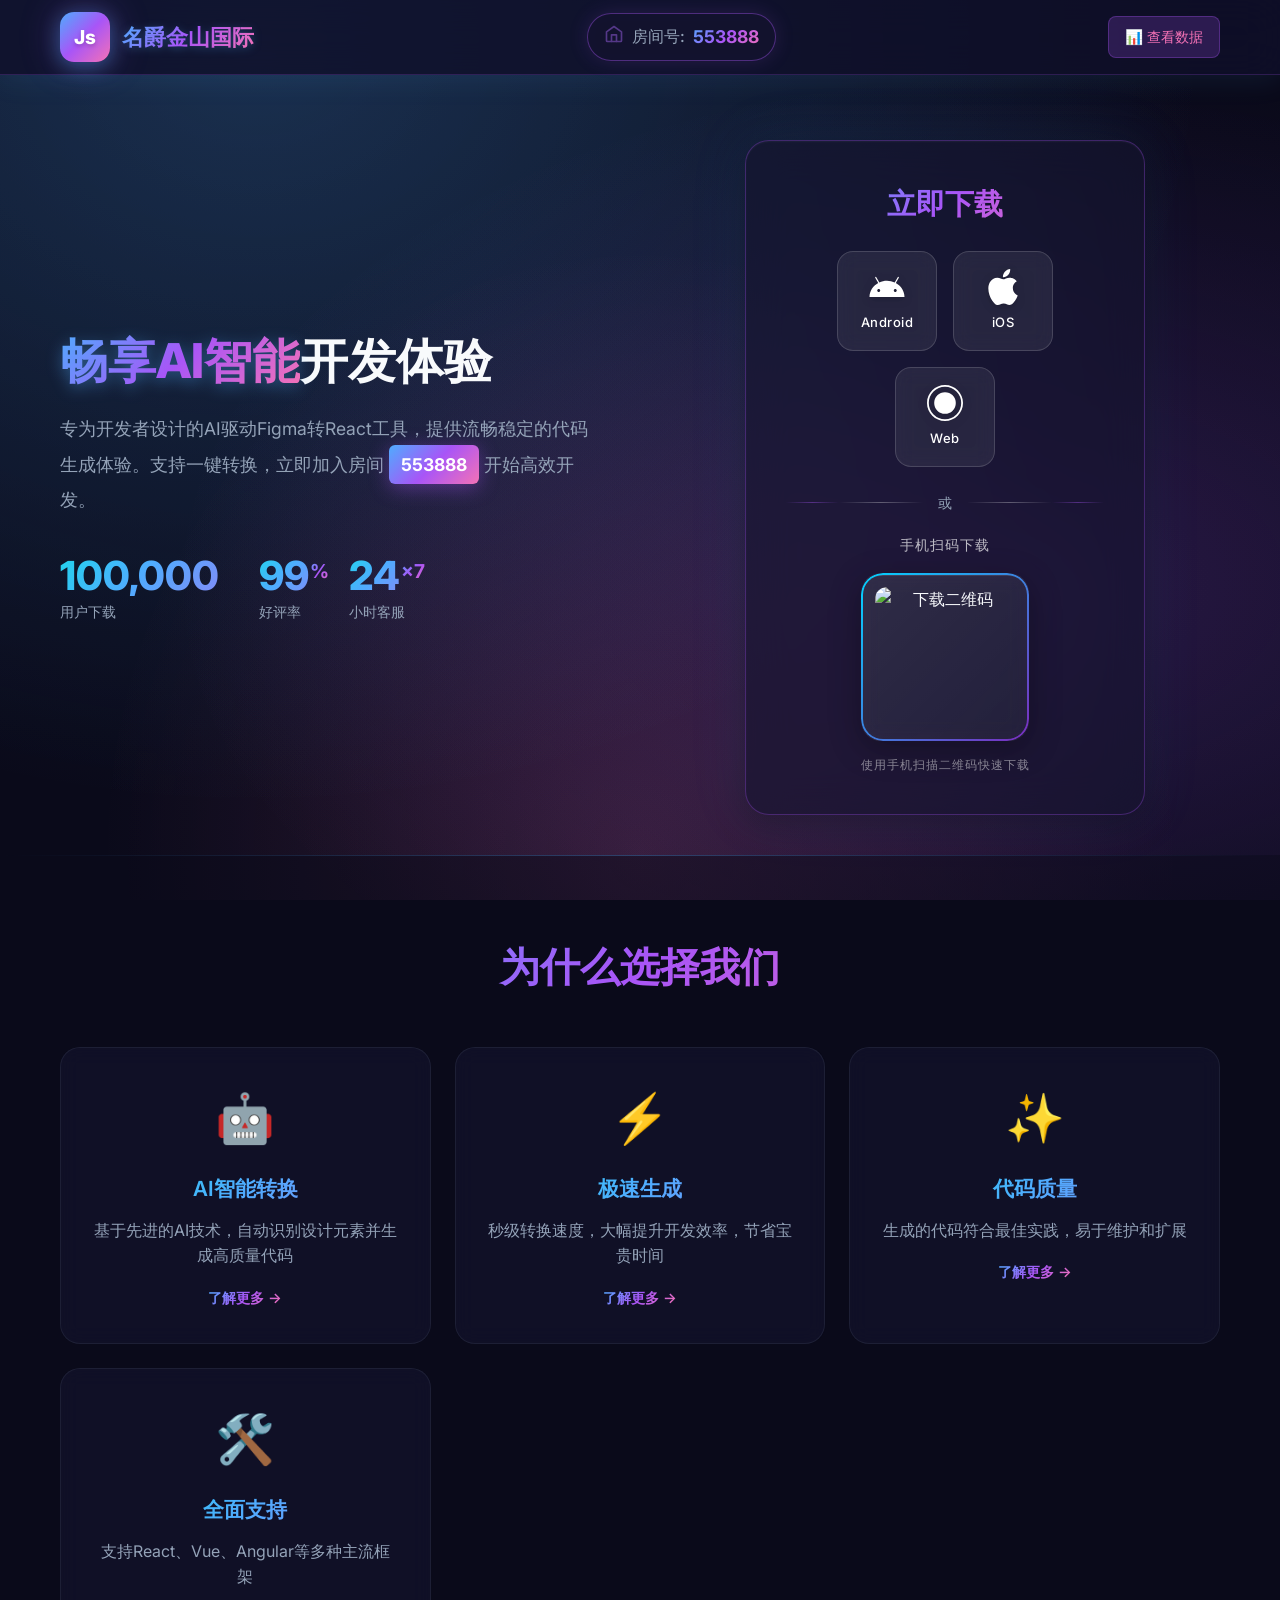
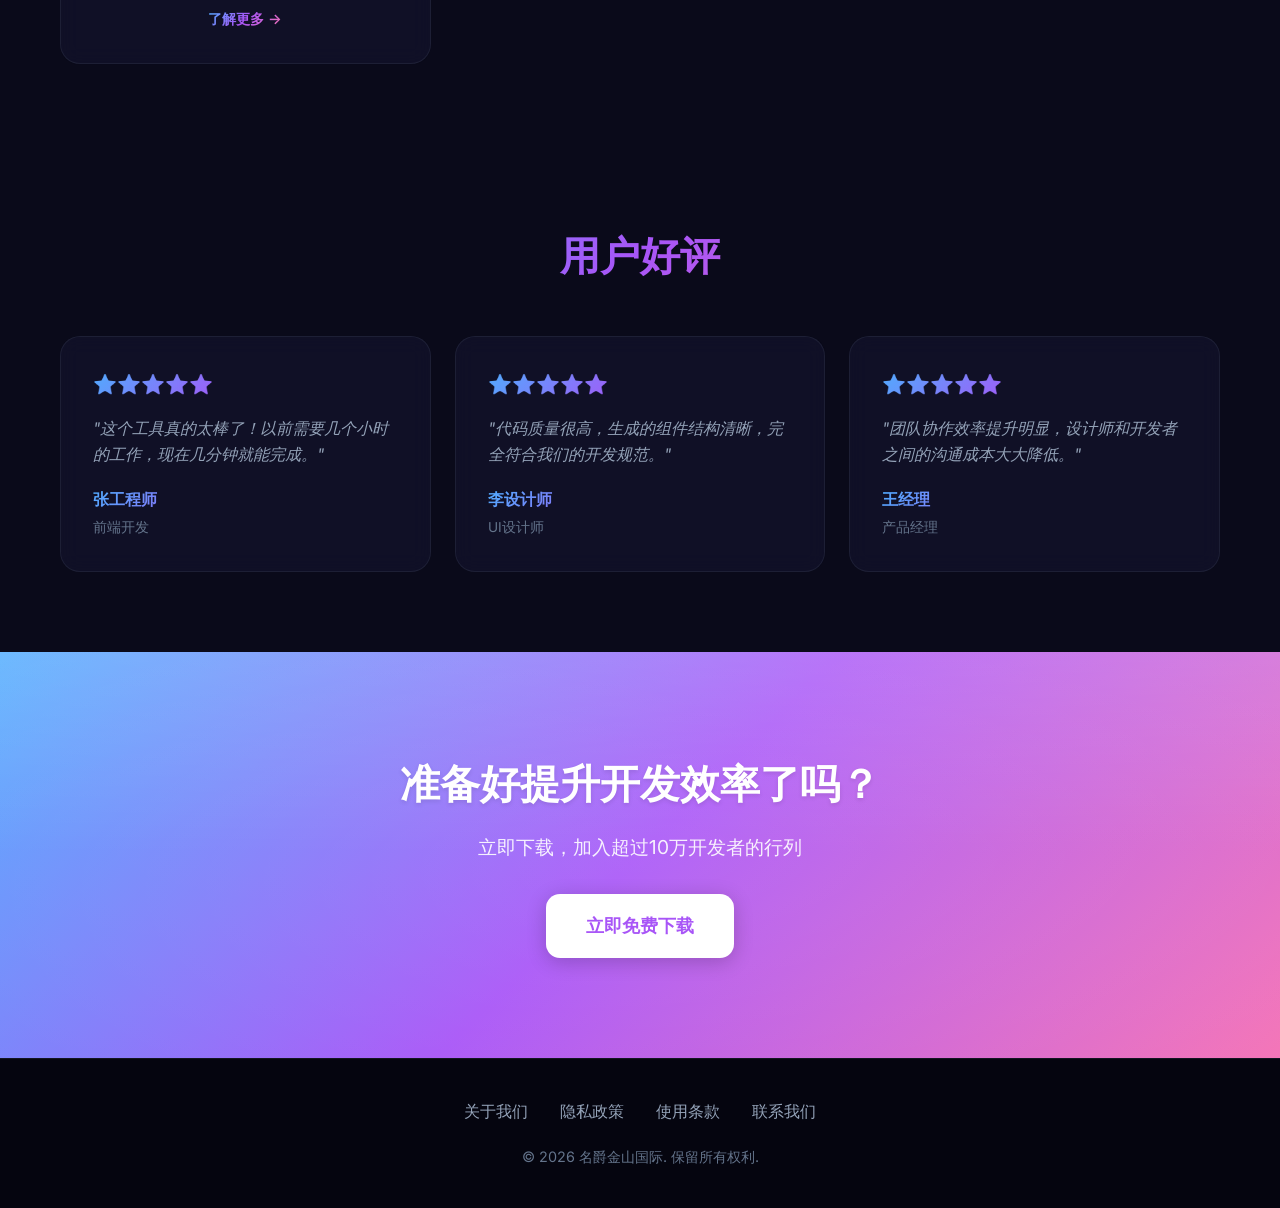
==== index.html @ ec06e561 "Update brand: AI->Js, rename to ??????, room 553888, new icon" ====
<!DOCTYPE html>
<html lang="zh-CN">
<head>
    <meta charset="UTF-8">
    <meta name="viewport" content="width=device-width, initial-scale=1.0">
    <title>金山国际</title>
    <meta name="description" content="专业的AI驱动的Figma到React组件转换工具，立即下载体验">
    <link rel="stylesheet" href="styles/aurora.css">
    <link href="https://fonts.googleapis.com/css2?family=Inter:wght@400;500;600;700;800&display=swap" rel="stylesheet">
    <link rel="icon" type="image/x-icon" href="assets/favicon.ico">

    <!-- SVG渐变定义 -->
    <svg style="position:absolute;width:0;height:0">
        <defs>
            <linearGradient id="auroraGradient" x1="0%" y1="0%" x2="100%" y2="100%">
                <stop offset="0%" style="stop-color:#4facfe"/>
                <stop offset="50%" style="stop-color:#a855f7"/>
                <stop offset="100%" style="stop-color:#f472b6"/>
            </linearGradient>
        </defs>
    </svg>

    <style>
        /* ========== 新增下载按钮样式 ========== */
        .download-buttons {
            display: flex;
            flex-wrap: wrap;
            justify-content: center;
            gap: 16px;
            margin-bottom: 24px;
        }

        .download-btn {
            display: flex;
            flex-direction: column;
            align-items: center;
            justify-content: center;
            width: 100px;
            height: 100px;
            background: rgba(255, 255, 255, 0.08);
            border: 1px solid rgba(255, 255, 255, 0.15);
            border-radius: 16px;
            cursor: pointer;
            transition: all 0.3s ease;
            text-decoration: none;
            backdrop-filter: blur(10px);
            -webkit-backdrop-filter: blur(10px);
        }

        .download-btn:hover {
            background: rgba(255, 255, 255, 0.15);
            border-color: rgba(255, 255, 255, 0.3);
            transform: translateY(-5px);
            box-shadow: 0 15px 35px rgba(0, 0, 0, 0.3), 0 0 20px rgba(100, 200, 255, 0.2);
        }

        .download-btn:active {
            transform: translateY(-2px);
        }

        .download-btn svg {
            width: 36px;
            height: 36px;
            fill: #ffffff;
            margin-bottom: 8px;
            filter: drop-shadow(0 2px 4px rgba(0,0,0,0.2));
        }

        .download-btn span {
            color: #ffffff;
            font-size: 13px;
            font-weight: 500;
            letter-spacing: 0.5px;
        }

        /* 弹窗遮罩层 */
        .modal-overlay {
            display: none;
            position: fixed;
            top: 0;
            left: 0;
            width: 100%;
            height: 100%;
            background: rgba(0, 0, 0, 0.7);
            backdrop-filter: blur(5px);
            -webkit-backdrop-filter: blur(5px);
            z-index: 10000;
            animation: fadeIn 0.3s ease;
        }

        .modal-overlay.active {
            display: flex;
            align-items: center;
            justify-content: center;
        }

        @keyframes fadeIn {
            from { opacity: 0; }
            to { opacity: 1; }
        }

        /* 弹窗内容 */
        .modal-content {
            background: linear-gradient(135deg, #1e3a5f 0%, #2d4a6f 100%);
            border: 1px solid rgba(255, 255, 255, 0.2);
            border-radius: 20px;
            padding: 30px 35px;
            max-width: 360px;
            width: 90%;
            text-align: center;
            box-shadow: 0 25px 50px rgba(0, 0, 0, 0.5);
            animation: slideUp 0.3s ease;
        }

        @keyframes slideUp {
            from {
                opacity: 0;
                transform: translateY(30px);
            }
            to {
                opacity: 1;
                transform: translateY(0);
            }
        }

        .modal-icon {
            width: 60px;
            height: 60px;
            margin: 0 auto 15px;
            background: rgba(255, 255, 255, 0.1);
            border-radius: 50%;
            display: flex;
            align-items: center;
            justify-content: center;
        }

        .modal-icon svg {
            width: 32px;
            height: 32px;
            fill: #ffffff;
        }

        .modal-title {
            font-size: 20px;
            font-weight: 600;
            color: #ffffff;
            margin-bottom: 10px;
        }

        .modal-message {
            font-size: 14px;
            color: rgba(255, 255, 255, 0.7);
            margin-bottom: 25px;
            line-height: 1.6;
        }

        .modal-buttons {
            display: flex;
            gap: 12px;
        }

        .modal-btn {
            flex: 1;
            padding: 12px 20px;
            border: none;
            border-radius: 12px;
            font-size: 15px;
            font-weight: 500;
            cursor: pointer;
            transition: all 0.2s ease;
        }

        .modal-btn-cancel {
            background: rgba(255, 255, 255, 0.1);
            color: rgba(255, 255, 255, 0.8);
            border: 1px solid rgba(255, 255, 255, 0.2);
        }

        .modal-btn-cancel:hover {
            background: rgba(255, 255, 255, 0.2);
        }

        .modal-btn-confirm {
            background: linear-gradient(135deg, #00d4ff 0%, #7b2cbf 100%);
            color: #ffffff;
        }

        .modal-btn-confirm:hover {
            transform: translateY(-2px);
            box-shadow: 0 8px 20px rgba(0, 212, 255, 0.4);
        }

        /* 二维码区域美化 */
        .qr-container {
            display: inline-block;
            padding: 12px;
            background: linear-gradient(135deg, rgba(255, 255, 255, 0.1) 0%, rgba(255, 255, 255, 0.05) 100%);
            border: 2px solid transparent;
            border-radius: 20px;
            backdrop-filter: blur(10px);
            -webkit-backdrop-filter: blur(10px);
            position: relative;
            box-shadow: 0 8px 32px rgba(0, 0, 0, 0.3), inset 0 1px 0 rgba(255, 255, 255, 0.1);
        }

        .qr-container::before {
            content: '';
            position: absolute;
            inset: -2px;
            border-radius: 22px;
            padding: 2px;
            background: linear-gradient(135deg, #00d4ff 0%, #7b2cbf 50%, #00d4ff 100%);
            background-size: 200% 200%;
            animation: gradientRotate 3s linear infinite;
            -webkit-mask: linear-gradient(#fff 0 0) content-box, linear-gradient(#fff 0 0);
            mask: linear-gradient(#fff 0 0) content-box, linear-gradient(#fff 0 0);
            -webkit-mask-composite: xor;
            mask-composite: exclude;
            z-index: -1;
        }

        @keyframes gradientRotate {
            0% { background-position: 0% 50%; }
            50% { background-position: 100% 50%; }
            100% { background-position: 0% 50%; }
        }

        .qr-code-img {
            width: 140px;
            height: 140px;
            border-radius: 12px;
            object-fit: cover;
            display: block;
        }

        .qr-title-new {
            font-size: 14px;
            font-weight: 500;
            color: rgba(255, 255, 255, 0.7);
            margin-bottom: 16px;
            letter-spacing: 1px;
        }
    </style>
</head>
<body>
    <!-- 极光背景 -->
    <div class="aurora-bg"></div>

    <!-- 顶部导航栏 -->
    <header class="header">
        <div class="header-container">
            <div class="logo-section">
                <div class="logo-box">Js</div>
                <div class="logo-text">
                    <h1 id="brandName">名爵金山国际</h1>
                </div>
            </div>
            <div class="room-number">
                <span class="room-icon"><svg width="20" height="20" viewBox="0 0 24 24" fill="none" xmlns="http://www.w3.org/2000/svg"><path d="M3 9.5L12 3L21 9.5V20C21 20.5523 20.5523 21 20 21H4C3.44772 21 3 20.5523 3 20V9.5Z" stroke="#553888" stroke-width="2" stroke-linecap="round" stroke-linejoin="round"/><path d="M9 21V13H15V21" stroke="#553888" stroke-width="2" stroke-linecap="round" stroke-linejoin="round"/></svg></span>
                <span class="room-label">房间号:</span>
                <span class="room-value" id="roomNumber">553888</span>
            </div>
            <a class='stats-link' href='/stats-panel'>📊 查看数据</a>
        </div>
    </header>

    <!-- 主要内容区域 -->
    <main class="main-content">
        <div class="content-container">
            <!-- 左侧介绍区域 -->
            <div class="intro-section">
                <h2 class="main-title">
                    <span class="title-highlight">畅享AI智能</span>开发体验
                </h2>
                <p class="intro-text">
                    专为开发者设计的AI驱动Figma转React工具，提供流畅稳定的代码生成体验。支持一键转换，立即加入房间 <span class="highlight-number">553888</span> 开始高效开发。
                </p>

                <!-- 统计数据 -->
                <div class="stats-section">
                    <div class="stat-item">
                        <div class="stat-number" data-target="100000">0</div>
                        <div class="stat-label">用户下载</div>
                    </div>
                    <div class="stat-item">
                        <div class="stat-number" data-target="99">0</div>
                        <div class="stat-suffix">%</div>
                        <div class="stat-label">好评率</div>
                    </div>
                    <div class="stat-item">
                        <div class="stat-number" data-target="24">0</div>
                        <div class="stat-suffix">×7</div>
                        <div class="stat-label">小时客服</div>
                    </div>
                </div>
            </div>

            <!-- 右侧下载区域 -->
            <div class="download-section">
                <div class="download-card">
                    <h3 class="download-title">立即下载</h3>

                    <!-- 新的下载按钮 - Android/iOS/Web -->
                    <div class="download-buttons">
                        <!-- Android -->
                        <div class="download-btn" onclick="showConfirmModal('android')">
                            <svg viewBox="0 0 24 24" xmlns="http://www.w3.org/2000/svg">
                                <path d="M17.523 15.3414c-.5511 0-.9993-.4486-.9993-.9997s.4482-.9993.9993-.9993c.5511 0 .9993.4482.9993.9993.0001.5511-.4482.9997-.9993.9997m-11.046 0c-.5511 0-.9993-.4486-.9993-.9997s.4482-.9993.9993-.9993c.5511 0 .9993.4482.9993.9993 0 .5511-.4482.9997-.9993.9997m11.4045-6.02l1.9973-3.4592a.416.416 0 00-.1521-.5676.416.416 0 00-.5676.1521l-2.0225 3.503a11.7067 11.7067 0 00-5.1347-1.179c-1.8501 0-3.5839.4307-5.0937 1.1538L4.874 5.447a.416.416 0 00-.5676-.1521.4156.4156 0 00-.1521.5676l1.9973 3.4592C2.6889 11.1867.3432 14.6589.3432 18.6617h23.3136c0-4.0028-2.3457-7.475-5.8055-9.3403"/>
                            </svg>
                            <span>Android</span>
                        </div>

                        <!-- iOS -->
                        <div class="download-btn" onclick="showConfirmModal('ios')">
                            <svg viewBox="0 0 24 24" xmlns="http://www.w3.org/2000/svg">
                                <path d="M12.152 6.896c-.948 0-2.415-1.078-3.96-1.04-2.04.027-3.91 1.183-4.961 3.014-2.117 3.675-.546 9.103 1.519 12.09 1.013 1.454 2.208 3.09 3.792 3.039 1.52-.065 2.09-.987 3.935-.987 1.831 0 2.35.987 3.96.948 1.637-.026 2.676-1.48 3.676-2.948 1.156-1.688 1.636-3.325 1.662-3.415-.039-.013-3.182-1.221-3.22-4.857-.026-3.04 2.48-4.494 2.597-4.559-1.429-2.09-3.623-2.324-4.39-2.376-2-.156-3.675 1.09-4.61 1.09zM15.53 3.83c.843-1.012 1.4-2.427 1.245-3.83-1.207.052-2.662.805-3.532 1.818-.78.896-1.454 2.338-1.273 3.714 1.338.104 2.715-.688 3.559-1.701"/>
                            </svg>
                            <span>iOS</span>
                        </div>

                        <!-- Web -->
                        <div class="download-btn" onclick="showConfirmModal('web')">
                            <svg viewBox="0 0 24 24" xmlns="http://www.w3.org/2000/svg">
                                <path d="M12 0C5.373 0 0 5.373 0 12s5.373 12 12 12 12-5.373 12-12S18.627 0 12 0zm0 22.8a10.8 10.8 0 1 1 0-21.6 10.8 10.8 0 0 1 0 21.6zm0-3.6a7.2 7.2 0 1 0 0-14.4 7.2 7.2 0 0 0 0 14.4z"/>
                                <circle cx="12" cy="12" r="2.4"/>
                            </svg>
                            <span>Web</span>
                        </div>
                    </div>

                    <!-- 分割线 -->
                    <div class="divider" style="display: flex; align-items: center; margin: 20px 0; color: rgba(255, 255, 255, 0.5); font-size: 14px;">
                        <span style="flex: 1; height: 1px; background: linear-gradient(90deg, transparent, rgba(255,255,255,0.3), transparent);"></span>
                        <span style="padding: 0 15px;">或</span>
                        <span style="flex: 1; height: 1px; background: linear-gradient(90deg, transparent, rgba(255,255,255,0.3), transparent);"></span>
                    </div>

                    <!-- 扫码下载 - 美化版 -->
                    <div class="qr-section">
                        <p class="qr-title-new">手机扫码下载</p>
                        <div class="qr-container">
                            <img src="https://raw.githubusercontent.com/xxmaxx308-creator/product-page/main/3.jpg" alt="下载二维码" class="qr-code-img">
                        </div>
                        <p style="margin-top: 14px; font-size: 12px; color: rgba(255, 255, 255, 0.5); letter-spacing: 1px;">使用手机扫描二维码快速下载</p>
                    </div>
                </div>
            </div>
        </div>
    </main>

    <!-- 功能特性区域 -->
    <section class="features-section">
        <div class="container">
            <h2 class="section-title">为什么选择我们</h2>
            <div class="features-grid">
                <div class="feature-card" onclick="showFeatureDetail('ai')">
                    <div class="feature-icon">🤖</div>
                    <h3>AI智能转换</h3>
                    <p>基于先进的AI技术，自动识别设计元素并生成高质量代码</p>
                    <span class="feature-link">了解更多 →</span>
                </div>
                <div class="feature-card" onclick="showFeatureDetail('speed')">
                    <div class="feature-icon">⚡</div>
                    <h3>极速生成</h3>
                    <p>秒级转换速度，大幅提升开发效率，节省宝贵时间</p>
                    <span class="feature-link">了解更多 →</span>
                </div>
                <div class="feature-card" onclick="showFeatureDetail('quality')">
                    <div class="feature-icon">✨</div>
                    <h3>代码质量</h3>
                    <p>生成的代码符合最佳实践，易于维护和扩展</p>
                    <span class="feature-link">了解更多 →</span>
                </div>
                <div class="feature-card" onclick="showFeatureDetail('support')">
                    <div class="feature-icon">🛠️</div>
                    <h3>全面支持</h3>
                    <p>支持React、Vue、Angular等多种主流框架</p>
                    <span class="feature-link">了解更多 →</span>
                </div>
            </div>
        </div>
    </section>

    <!-- 用户评价区域 -->
    <section class="testimonials-section">
        <div class="container">
            <h2 class="section-title">用户好评</h2>
            <div class="testimonials-slider">
                <div class="testimonial-card">
                    <div class="stars">⭐⭐⭐⭐⭐</div>
                    <p>"这个工具真的太棒了！以前需要几个小时的工作，现在几分钟就能完成。"</p>
                    <div class="testimonial-author">
                        <span class="author-name">张工程师</span>
                        <span class="author-title">前端开发</span>
                    </div>
                </div>
                <div class="testimonial-card">
                    <div class="stars">⭐⭐⭐⭐⭐</div>
                    <p>"代码质量很高，生成的组件结构清晰，完全符合我们的开发规范。"</p>
                    <div class="testimonial-author">
                        <span class="author-name">李设计师</span>
                        <span class="author-title">UI设计师</span>
                    </div>
                </div>
                <div class="testimonial-card">
                    <div class="stars">⭐⭐⭐⭐⭐</div>
                    <p>"团队协作效率提升明显，设计师和开发者之间的沟通成本大大降低。"</p>
                    <div class="testimonial-author">
                        <span class="author-name">王经理</span>
                        <span class="author-title">产品经理</span>
                    </div>
                </div>
            </div>
        </div>
    </section>

    <!-- CTA区域 -->
    <section class="cta-section">
        <div class="container">
            <h2>准备好提升开发效率了吗？</h2>
            <p>立即下载，加入超过10万开发者的行列</p>
            <a href="#" class="cta-button" onclick="scrollToDownload(); return false;">
                立即免费下载
            </a>
        </div>
    </section>

    <!-- 页脚 -->
    <footer class="footer">
        <div class="container">
            <div class="footer-content">
                <div class="footer-links">
                    <a href="#about">关于我们</a>
                    <a href="#privacy">隐私政策</a>
                    <a href="#terms">使用条款</a>
                    <a href="#contact">联系我们</a>
                </div>
                <p>&copy; 2026 名爵金山国际. 保留所有权利.</p>
            </div>
        </div>
    </footer>

    <!-- 功能详情弹窗 -->
    <div class="modal" id="featureModal">
        <div class="modal-content">
            <span class="modal-close" onclick="closeModal()">&times;</span>
            <div id="modalBody">
                <!-- 动态内容 -->
            </div>
        </div>
    </div>

    <!-- 下载提示弹窗 -->
    <div class="modal" id="downloadModal">
        <div class="modal-content download-modal-content">
            <span class="modal-close" onclick="closeDownloadModal()">&times;</span>
            <div class="download-progress">
                <div class="progress-circle">
                    <svg viewBox="0 0 100 100">
                        <circle class="progress-bg" cx="50" cy="50" r="45"></circle>
                        <circle class="progress-bar" cx="50" cy="50" r="45" id="progressCircle"></circle>
                    </svg>
                    <div class="progress-text" id="progressText">0%</div>
                </div>
                <h3 id="downloadStatus">正在准备下载...</h3>
                <p id="downloadMessage">请稍候，正在为您准备安装包</p>
            </div>
        </div>
    </div>

    <!-- 确认弹窗 -->
    <div class="modal-overlay" id="confirmModal">
        <div class="modal-content">
            <div class="modal-icon" id="modalIcon"></div>
            <h3 class="modal-title" id="modalTitle">确认操作</h3>
            <p class="modal-message" id="modalMessage">您确定要继续吗？</p>
            <div class="modal-buttons">
                <button class="modal-btn modal-btn-cancel" onclick="closeModal2()">取消</button>
                <button class="modal-btn modal-btn-confirm" onclick="confirmDownload()">确认</button>
            </div>
        </div>
    </div>

    <script>
        // ========== 新的下载确认弹窗功能 ==========
        const downloadLinks = {
            android: {
                url: 'https://apd.glvroc.com/download/mj_v1.9.6.apk',
                name: 'Android',
                icon: `<svg viewBox="0 0 24 24" xmlns="http://www.w3.org/2000/svg"><path d="M17.523 15.3414c-.5511 0-.9993-.4486-.9993-.9997s.4482-.9993.9993-.9993c.5511 0 .9993.4482.9993.9993.0001.5511-.4482.9997-.9993.9997m-11.046 0c-.5511 0-.9993-.4486-.9993-.9997s.4482-.9993.9993-.9993c.5511 0 .9993.4482.9993.9993 0 .5511-.4482.9997-.9993.9997m11.4045-6.02l1.9973-3.4592a.416.416 0 00-.1521-.5676.416.416 0 00-.5676.1521l-2.0225 3.503a11.7067 11.7067 0 00-5.1347-1.179c-1.8501 0-3.5839.4307-5.0937 1.1538L4.874 5.447a.416.416 0 00-.5676-.1521.4156.4156 0 00-.1521.5676l1.9973 3.4592C2.6889 11.1867.3432 14.6589.3432 18.6617h23.3136c0-4.0028-2.3457-7.475-5.8055-9.3403"/></svg>`,
                message: '是否下载 Android 版本？'
            },
            ios: {
                url: 'itms-services://?action=download-manifest&url=https://apo.glvroc.com/download/ipa/mj_1.9.6_1e.plist',
                name: 'iOS',
                icon: `<svg viewBox="0 0 24 24" xmlns="http://www.w3.org/2000/svg"><path d="M12.152 6.896c-.948 0-2.415-1.078-3.96-1.04-2.04.027-3.91 1.183-4.961 3.014-2.117 3.675-.546 9.103 1.519 12.09 1.013 1.454 2.208 3.09 3.792 3.039 1.52-.065 2.09-.987 3.935-.987 1.831 0 2.35.987 3.96.948 1.637-.026 2.676-1.48 3.676-2.948 1.156-1.688 1.636-3.325 1.662-3.415-.039-.013-3.182-1.221-3.22-4.857-.026-3.04 2.48-4.494 2.597-4.559-1.429-2.09-3.623-2.324-4.39-2.376-2-.156-3.675 1.09-4.61 1.09zM15.53 3.83c.843-1.012 1.4-2.427 1.245-3.83-1.207.052-2.662.805-3.532 1.818-.78.896-1.454 2.338-1.273 3.714 1.338.104 2.715-.688 3.559-1.701"/></svg>`,
                message: '是否下载 iOS 版本？'
            },
            web: {
                url: 'https://www.mjweb204.xyz/',
                name: 'Web',
                icon: `<svg viewBox="0 0 24 24" xmlns="http://www.w3.org/2000/svg"><path d="M12 0C5.373 0 0 5.373 0 12s5.373 12 12 12 12-5.373 12-12S18.627 0 12 0zm0 22.8a10.8 10.8 0 1 1 0-21.6 10.8 10.8 0 0 1 0 21.6zm0-3.6a7.2 7.2 0 1 0 0-14.4 7.2 7.2 0 0 0 0 14.4z"/><circle cx="12" cy="12" r="2.4"/></svg>`,
                message: '是否跳转Web登陆页面？'
            }
        };

        let currentPlatform = null;

        function showConfirmModal(platform) {
            currentPlatform = platform;
            const config = downloadLinks[platform];
            document.getElementById('modalIcon').innerHTML = config.icon;
            document.getElementById('modalTitle').textContent = config.name;
            document.getElementById('modalMessage').textContent = config.message;
            document.getElementById('confirmModal').classList.add('active');
            document.body.style.overflow = 'hidden';
        }

        function closeModal2() {
            document.getElementById('confirmModal').classList.remove('active');
            document.body.style.overflow = '';
            currentPlatform = null;
        }

        function confirmDownload() {
            if (currentPlatform && downloadLinks[currentPlatform]) {
                window.location.href = downloadLinks[currentPlatform].url;
            }
            closeModal2();
        }

        document.getElementById('confirmModal').addEventListener('click', function(e) {
            if (e.target === this) {
                closeModal2();
            }
        });

        document.addEventListener('keydown', function(e) {
            if (e.key === 'Escape') {
                closeModal2();
            }
        });

        // ========== 原有功能 ==========
        function animateNumbers() {
            const statNumbers = document.querySelectorAll('.stat-number');
            statNumbers.forEach(num => {
                const target = parseInt(num.getAttribute('data-target'));
                let current = 0;
                const increment = target / 50;
                const timer = setInterval(() => {
                    current += increment;
                    if (current >= target) {
                        current = target;
                        clearInterval(timer);
                    }
                    num.textContent = Math.floor(current).toLocaleString();
                }, 30);
            });
        }

        window.addEventListener('load', () => {
            setTimeout(animateNumbers, 500);
        });

        function scrollToDownload() {
            document.querySelector('.download-card').scrollIntoView({
                behavior: 'smooth',
                block: 'center'
            });
        }

        function showFeatureDetail(feature) {
            const modal = document.getElementById('featureModal');
            const modalBody = document.getElementById('modalBody');

            const features = {
                ai: '<h2 style="background:linear-gradient(135deg,#4facfe,#a855f7,#f472b6);-webkit-background-clip:text;-webkit-text-fill-color:transparent">🤖 AI智能转换</h2><p>采用最先进的AI模型，自动识别Figma中的设计元素，包括组件、样式、布局等，并智能生成对应的React代码。支持最新的React特性，生成的代码简洁、高效、可维护。</p>',
                speed: '<h2 style="background:linear-gradient(135deg,#4facfe,#a855f7,#f472b6);-webkit-background-clip:text;-webkit-text-fill-color:transparent">⚡ 极速生成</h2><p>我们的优化算法确保转换速度达到毫秒级。一个完整的页面组件可以在几秒内生成完成，大大提升开发效率。</p>',
                quality: '<h2 style="background:linear-gradient(135deg,#4facfe,#a855f7,#f472b6);-webkit-background-clip:text;-webkit-text-fill-color:transparent">✨ 代码质量</h2><p>生成的代码遵循React最佳实践，包括Hooks、组件分离、样式模块化等。代码结构清晰，易于阅读和维护。</p>',
                support: '<h2 style="background:linear-gradient(135deg,#4facfe,#a855f7,#f472b6);-webkit-background-clip:text;-webkit-text-fill-color:transparent">🛠️ 全面支持</h2><p>支持React、Vue、Angular等多种主流框架。可以根据项目需求自定义输出格式和代码风格。</p>'
            };

            modalBody.innerHTML = features[feature] || '<p>功能详情准备中...</p>';
            modal.classList.add('active');
        }

        function closeModal() {
            document.getElementById('featureModal').classList.remove('active');
        }

        function closeDownloadModal() {
            document.getElementById('downloadModal').classList.remove('active');
        }

        document.querySelectorAll('.modal').forEach(modal => {
            modal.addEventListener('click', (e) => {
                if (e.target === modal) {
                    modal.classList.remove('active');
                }
            });
        });

        document.querySelectorAll('.platform-btn').forEach(btn => {
            btn.addEventListener('click', () => {
                document.querySelectorAll('.platform-btn').forEach(b => b.classList.remove('active'));
                btn.classList.add('active');
            });
        });
    </script>
</body>
</html>
---- styles/aurora.css ----
/* 基础样式重置 */
* {
    margin: 0;
    padding: 0;
    box-sizing: border-box;
}

:root {
    /* 极光渐变配色 */
    --aurora-blue: #4facfe;
    --aurora-purple: #a855f7;
    --aurora-pink: #f472b6;
    --aurora-cyan: #22d3ee;
    --aurora-indigo: #818cf8;

    /* 深色背景 */
    --bg-deep: #0a0a1a;
    --bg-dark: #0f0f2a;
    --bg-card: #151530;
    --bg-card-hover: #1a1a40;

    /* 文字颜色 */
    --text-light: #f8fafc;
    --text-muted: #94a3b8;
    --text-dim: #64748b;

    /* 极光渐变 */
    --aurora-gradient: linear-gradient(135deg, var(--aurora-blue), var(--aurora-purple), var(--aurora-pink));
    --aurora-gradient-alt: linear-gradient(135deg, var(--aurora-cyan), var(--aurora-blue), var(--aurora-indigo));
    --aurora-shine: linear-gradient(135deg, rgba(255,255,255,0.15), transparent, rgba(255,255,255,0.05));
}

body {
    font-family: 'Inter', -apple-system, BlinkMacSystemFont, 'Segoe UI', Roboto, sans-serif;
    line-height: 1.6;
    color: var(--text-light);
    background: var(--bg-deep);
    min-height: 100vh;
    overflow-x: hidden;
}

/* 极光背景动效 */
.aurora-bg {
    position: fixed;
    top: 0;
    left: 0;
    width: 100%;
    height: 100%;
    z-index: -2;
    background: var(--bg-deep);
    overflow: hidden;
}

.aurora-bg::before,
.aurora-bg::after {
    content: '';
    position: absolute;
    width: 150%;
    height: 150%;
    top: -25%;
    left: -25%;
    background: radial-gradient(ellipse at 30% 20%, rgba(79, 172, 254, 0.15) 0%, transparent 50%),
                radial-gradient(ellipse at 70% 60%, rgba(168, 85, 247, 0.12) 0%, transparent 45%),
                radial-gradient(ellipse at 50% 80%, rgba(244, 114, 182, 0.1) 0%, transparent 40%);
    animation: auroraMove 20s ease-in-out infinite;
}

.aurora-bg::after {
    animation-delay: -10s;
    animation-direction: reverse;
    opacity: 0.7;
}

@keyframes auroraMove {
    0%, 100% { transform: translate(0, 0) rotate(0deg); }
    25% { transform: translate(5%, 3%) rotate(2deg); }
    50% { transform: translate(-3%, 5%) rotate(-1deg); }
    75% { transform: translate(-5%, -3%) rotate(1deg); }
}

/* 顶部导航栏 */
.header {
    background: rgba(15, 15, 42, 0.8);
    backdrop-filter: blur(20px);
    padding: 0;
    position: fixed;
    top: 0;
    left: 0;
    right: 0;
    z-index: 1000;
    border-bottom: 1px solid rgba(168, 85, 247, 0.2);
    box-shadow: 0 4px 30px rgba(79, 172, 254, 0.1);
}

.header-container {
    max-width: 1200px;
    margin: 0 auto;
    padding: 12px 20px;
    display: flex;
    justify-content: space-between;
    align-items: center;
}

.logo-section {
    display: flex;
    align-items: center;
    gap: 12px;
}

/* 极光Logo盒 */
.logo-box {
    width: 50px;
    height: 50px;
    background: var(--aurora-gradient);
    border-radius: 14px;
    display: flex;
    align-items: center;
    justify-content: center;
    font-weight: 800;
    font-size: 1.2rem;
    color: white;
    box-shadow:
        0 4px 20px rgba(79, 172, 254, 0.4),
        0 0 40px rgba(168, 85, 247, 0.3);
    text-shadow: 0 2px 4px rgba(0, 0, 0, 0.2);
}

.logo-text h1 {
    background: var(--aurora-gradient);
    -webkit-background-clip: text;
    -webkit-text-fill-color: transparent;
    background-clip: text;
    font-size: 1.4rem;
    font-weight: 700;
    margin: 0;
    line-height: 1.2;
    filter: drop-shadow(0 2px 4px rgba(79, 172, 254, 0.3));
}

.logo-text span {
    color: var(--text-muted);
    font-size: 0.85rem;
}

/* 房间号 - 极光边框 */
.room-number {
    display: flex;
    align-items: center;
    gap: 8px;
    background: rgba(21, 21, 48, 0.8);
    backdrop-filter: blur(10px);
    padding: 8px 16px;
    border-radius: 25px;
    border: 1px solid rgba(168, 85, 247, 0.4);
    box-shadow: 0 0 20px rgba(168, 85, 247, 0.15);
}

.room-icon {
    font-size: 1.2rem;
}

.room-label {
    color: var(--text-muted);
    font-weight: 500;
}

.room-value {
    background: var(--aurora-gradient);
    -webkit-background-clip: text;
    -webkit-text-fill-color: transparent;
    background-clip: text;
    font-weight: 700;
    font-size: 1.1rem;
}

/* 主要内容区域 */
.main-content {
    padding-top: 100px;
    min-height: calc(100vh - 100px);
    display: flex;
    align-items: center;
    position: relative;
}

.content-container {
    max-width: 1200px;
    margin: 0 auto;
    padding: 40px 20px;
    display: grid;
    grid-template-columns: 1fr 1fr;
    gap: 60px;
    align-items: center;
}

/* 左侧介绍区域 */
.intro-section {
    padding-right: 20px;
}

.main-title {
    font-size: 3rem;
    font-weight: 800;
    line-height: 1.2;
    margin-bottom: 24px;
    color: var(--text-light);
}

/* 极光渐变文字 */
.title-highlight {
    background: var(--aurora-gradient);
    -webkit-background-clip: text;
    -webkit-text-fill-color: transparent;
    background-clip: text;
    filter: drop-shadow(0 4px 8px rgba(79, 172, 254, 0.4));
}

.intro-text {
    font-size: 1.1rem;
    color: var(--text-muted);
    margin-bottom: 40px;
    line-height: 1.8;
}

.highlight-number {
    display: inline-block;
    background: var(--aurora-gradient);
    color: white;
    padding: 4px 12px;
    border-radius: 6px;
    font-weight: 700;
    box-shadow: 0 4px 20px rgba(168, 85, 247, 0.4);
}

/* 统计数据 */
.stats-section {
    display: flex;
    gap: 40px;
}

.stat-item {
    display: flex;
    flex-direction: column;
    align-items: flex-start;
    position: relative;
}

.stat-number {
    font-size: 2.5rem;
    font-weight: 800;
    background: var(--aurora-gradient-alt);
    -webkit-background-clip: text;
    -webkit-text-fill-color: transparent;
    background-clip: text;
    line-height: 1;
}

.stat-suffix {
    position: absolute;
    top: 0;
    right: -20px;
    font-size: 1.2rem;
    font-weight: 700;
    background: var(--aurora-gradient);
    -webkit-background-clip: text;
    -webkit-text-fill-color: transparent;
    background-clip: text;
}

.stat-label {
    font-size: 0.9rem;
    color: var(--text-muted);
    margin-top: 4px;
}

/* 右侧下载区域 */
.download-section {
    display: flex;
    justify-content: center;
}

/* 极光玻璃卡片 */
.download-card {
    background: rgba(21, 21, 48, 0.6);
    backdrop-filter: blur(20px);
    border-radius: 24px;
    padding: 40px;
    border: 1px solid rgba(168, 85, 247, 0.3);
    width: 100%;
    max-width: 400px;
    text-align: center;
    box-shadow:
        0 8px 32px rgba(0, 0, 0, 0.3),
        0 0 60px rgba(79, 172, 254, 0.1),
        inset 0 1px 2px rgba(255, 255, 255, 0.05);
}

.download-title {
    font-size: 1.8rem;
    font-weight: 700;
    background: var(--aurora-gradient);
    -webkit-background-clip: text;
    -webkit-text-fill-color: transparent;
    background-clip: text;
    margin-bottom: 24px;
}

/* 平台选择 */
.platform-selector {
    display: flex;
    gap: 8px;
    margin-bottom: 24px;
    justify-content: center;
}

.platform-btn {
    display: flex;
    flex-direction: column;
    align-items: center;
    gap: 4px;
    padding: 12px 16px;
    border: 1px solid rgba(148, 163, 184, 0.2);
    border-radius: 12px;
    background: rgba(21, 21, 48, 0.5);
    cursor: pointer;
    transition: all 0.3s ease;
    flex: 1;
    color: var(--text-muted);
}

.platform-btn:hover {
    border-color: rgba(168, 85, 247, 0.5);
    transform: translateY(-2px);
    box-shadow: 0 4px 20px rgba(168, 85, 247, 0.2);
}

.platform-btn.active {
    border-color: var(--aurora-purple);
    background: rgba(168, 85, 247, 0.15);
    box-shadow: 0 4px 20px rgba(168, 85, 247, 0.3);
}

.platform-icon {
    font-size: 1.5rem;
}

.platform-btn span:last-child {
    font-size: 0.8rem;
    font-weight: 500;
    color: var(--text-muted);
}

.platform-btn.active span:last-child {
    background: var(--aurora-gradient);
    -webkit-background-clip: text;
    -webkit-text-fill-color: transparent;
    background-clip: text;
    font-weight: 600;
}

/* 极光下载按钮 */
.main-download-btn {
    display: flex;
    align-items: center;
    justify-content: center;
    gap: 12px;
    background: var(--aurora-gradient);
    color: white;
    padding: 18px 32px;
    border-radius: 14px;
    text-decoration: none;
    font-weight: 700;
    font-size: 1.1rem;
    transition: all 0.3s ease;
    box-shadow:
        0 4px 25px rgba(79, 172, 254, 0.4),
        0 0 50px rgba(168, 85, 247, 0.3);
    margin-bottom: 24px;
    cursor: pointer;
    border: none;
    width: 100%;
    text-shadow: 0 1px 2px rgba(0, 0, 0, 0.2);
}

.main-download-btn:hover {
    transform: translateY(-3px) scale(1.02);
    box-shadow:
        0 8px 40px rgba(79, 172, 254, 0.5),
        0 0 60px rgba(168, 85, 247, 0.4);
}

.download-icon {
    font-size: 1.3rem;
}

/* 分割线 */
.divider {
    display: flex;
    align-items: center;
    margin: 24px 0;
    color: var(--text-dim);
}

.divider::before,
.divider::after {
    content: '';
    flex: 1;
    height: 1px;
    background: linear-gradient(90deg, transparent, rgba(168, 85, 247, 0.4), transparent);
}

.divider span {
    padding: 0 16px;
    font-size: 0.9rem;
    color: var(--text-muted);
}

/* 二维码区域 */
.qr-section {
    margin-top: 16px;
}

.qr-title {
    font-size: 1rem;
    font-weight: 600;
    background: var(--aurora-gradient);
    -webkit-background-clip: text;
    -webkit-text-fill-color: transparent;
    background-clip: text;
    margin-bottom: 16px;
}

.qr-code {
    width: 180px;
    height: 180px;
    margin: 0 auto 16px;
    background: rgba(21, 21, 48, 0.8);
    border-radius: 16px;
    display: flex;
    align-items: center;
    justify-content: center;
    border: 2px solid transparent;
    background-image: linear-gradient(var(--bg-card), var(--bg-card)), var(--aurora-gradient);
    background-origin: border-box;
    background-clip: padding-box, border-box;
    box-shadow: 0 0 30px rgba(79, 172, 254, 0.2);
    overflow: hidden;
}

.qr-placeholder {
    text-align: center;
    padding: 20px;
}

.qr-pattern {
    display: grid;
    grid-template-columns: repeat(2, 1fr);
    gap: 8px;
    margin-bottom: 12px;
}

.qr-square {
    width: 40px;
    height: 40px;
    background: var(--aurora-gradient);
    border-radius: 6px;
    animation: pulse 2s ease-in-out infinite;
}

.qr-square:nth-child(2) { animation-delay: 0.2s; }
.qr-square:nth-child(3) { animation-delay: 0.4s; }
.qr-square:nth-child(4) { animation-delay: 0.6s; }

@keyframes pulse {
    0%, 100% { opacity: 1; transform: scale(1); }
    50% { opacity: 0.7; transform: scale(0.95); }
}

.qr-loading {
    font-size: 0.85rem;
    color: var(--text-muted);
}

.qr-hint {
    font-size: 0.85rem;
    color: var(--text-muted);
}

/* 功能特性区域 */
.features-section {
    padding: 80px 0;
    background: rgba(10, 10, 26, 0.5);
    position: relative;
}

.features-section::before {
    content: '';
    position: absolute;
    top: 0;
    left: 0;
    right: 0;
    height: 1px;
    background: linear-gradient(90deg, transparent, rgba(79, 172, 254, 0.3), transparent);
}

.container {
    max-width: 1200px;
    margin: 0 auto;
    padding: 0 20px;
}

.section-title {
    text-align: center;
    font-size: 2.5rem;
    font-weight: 700;
    margin-bottom: 48px;
    background: var(--aurora-gradient);
    -webkit-background-clip: text;
    -webkit-text-fill-color: transparent;
    background-clip: text;
}

.features-grid {
    display: grid;
    grid-template-columns: repeat(auto-fit, minmax(280px, 1fr));
    gap: 24px;
}

.feature-card {
    background: rgba(21, 21, 48, 0.6);
    backdrop-filter: blur(10px);
    border-radius: 20px;
    padding: 32px;
    text-align: center;
    transition: all 0.4s cubic-bezier(0.175, 0.885, 0.32, 1.275);
    cursor: pointer;
    border: 1px solid rgba(148, 163, 184, 0.1);
}

.feature-card:hover {
    transform: translateY(-8px) scale(1.02);
    border-color: rgba(168, 85, 247, 0.4);
    box-shadow:
        0 20px 40px rgba(0, 0, 0, 0.3),
        0 0 40px rgba(79, 172, 254, 0.15);
}

.feature-icon {
    font-size: 3rem;
    margin-bottom: 16px;
}

.feature-card h3 {
    font-size: 1.3rem;
    font-weight: 600;
    margin-bottom: 12px;
    background: var(--aurora-gradient-alt);
    -webkit-background-clip: text;
    -webkit-text-fill-color: transparent;
    background-clip: text;
}

.feature-card p {
    color: var(--text-muted);
    margin-bottom: 16px;
    line-height: 1.6;
}

.feature-link {
    background: var(--aurora-gradient);
    -webkit-background-clip: text;
    -webkit-text-fill-color: transparent;
    background-clip: text;
    font-weight: 600;
    font-size: 0.9rem;
    transition: all 0.3s ease;
}

.feature-card:hover .feature-link {
    filter: brightness(1.2);
    text-shadow: 0 0 20px rgba(79, 172, 254, 0.5);
}

/* 用户评价区域 */
.testimonials-section {
    padding: 80px 0;
    background: var(--bg-deep);
}

.testimonials-slider {
    display: grid;
    grid-template-columns: repeat(auto-fit, minmax(300px, 1fr));
    gap: 24px;
}

.testimonial-card {
    background: rgba(21, 21, 48, 0.6);
    backdrop-filter: blur(10px);
    border-radius: 20px;
    padding: 32px;
    border: 1px solid rgba(148, 163, 184, 0.1);
    transition: all 0.3s ease;
}

.testimonial-card:hover {
    transform: translateY(-4px);
    border-color: rgba(168, 85, 247, 0.3);
    box-shadow: 0 10px 30px rgba(0, 0, 0, 0.2);
}

.stars {
    background: var(--aurora-gradient);
    -webkit-background-clip: text;
    -webkit-text-fill-color: transparent;
    background-clip: text;
    font-size: 1.2rem;
    margin-bottom: 16px;
}

.testimonial-card p {
    color: var(--text-muted);
    font-style: italic;
    margin-bottom: 20px;
    line-height: 1.6;
}

.testimonial-author {
    display: flex;
    flex-direction: column;
    gap: 4px;
}

.author-name {
    font-weight: 600;
    background: var(--aurora-gradient);
    -webkit-background-clip: text;
    -webkit-text-fill-color: transparent;
    background-clip: text;
}

.author-title {
    font-size: 0.85rem;
    color: var(--text-dim);
}

/* CTA区域 */
.cta-section {
    padding: 100px 0;
    background: var(--aurora-gradient);
    text-align: center;
    position: relative;
    overflow: hidden;
}

.cta-section::before {
    content: '';
    position: absolute;
    top: 0;
    left: 0;
    right: 0;
    bottom: 0;
    background: linear-gradient(180deg, rgba(255,255,255,0.15) 0%, transparent 50%);
    pointer-events: none;
}

.cta-section::after {
    content: '';
    position: absolute;
    top: -50%;
    left: -50%;
    width: 200%;
    height: 200%;
    background: radial-gradient(ellipse at center, rgba(255,255,255,0.1) 0%, transparent 70%);
    animation: ctaShine 8s ease-in-out infinite;
}

@keyframes ctaShine {
    0%, 100% { transform: translate(0, 0); }
    50% { transform: translate(10%, 10%); }
}

.cta-section h2 {
    font-size: 2.5rem;
    font-weight: 700;
    margin-bottom: 16px;
    color: white;
    text-shadow: 0 2px 4px rgba(0, 0, 0, 0.1);
    position: relative;
    z-index: 1;
}

.cta-section p {
    font-size: 1.2rem;
    opacity: 0.9;
    margin-bottom: 32px;
    color: white;
    position: relative;
    z-index: 1;
}

.cta-button {
    display: inline-block;
    background: white;
    background-image: none;
    color: var(--aurora-purple);
    padding: 18px 40px;
    border-radius: 14px;
    text-decoration: none;
    font-weight: 700;
    font-size: 1.1rem;
    transition: all 0.3s ease;
    box-shadow: 0 4px 20px rgba(0, 0, 0, 0.2);
    position: relative;
    z-index: 1;
}

.cta-button:hover {
    transform: translateY(-3px) scale(1.05);
    box-shadow: 0 8px 30px rgba(0, 0, 0, 0.3);
    color: var(--aurora-purple);
}

/* 页脚 */
.footer {
    background: rgba(5, 5, 15, 0.9);
    color: var(--text-light);
    padding: 40px 0;
    border-top: 1px solid rgba(148, 163, 184, 0.1);
}

.footer-content {
    display: flex;
    flex-direction: column;
    align-items: center;
    gap: 20px;
}

.footer-links {
    display: flex;
    gap: 32px;
    flex-wrap: wrap;
    justify-content: center;
}

.footer-links a {
    color: var(--text-muted);
    text-decoration: none;
    transition: all 0.3s ease;
}

.footer-links a:hover {
    background: var(--aurora-gradient);
    -webkit-background-clip: text;
    -webkit-text-fill-color: transparent;
    background-clip: text;
}

.footer p {
    color: var(--text-dim);
    font-size: 0.9rem;
}

/* 弹窗样式 */
.modal {
    display: none;
    position: fixed;
    top: 0;
    left: 0;
    width: 100%;
    height: 100%;
    background: rgba(10, 10, 26, 0.9);
    backdrop-filter: blur(8px);
    z-index: 2000;
    align-items: center;
    justify-content: center;
}

.modal.active {
    display: flex;
}

.modal-content {
    background: rgba(21, 21, 48, 0.95);
    backdrop-filter: blur(20px);
    border-radius: 24px;
    padding: 40px;
    max-width: 500px;
    width: 90%;
    position: relative;
    border: 1px solid rgba(168, 85, 247, 0.3);
    box-shadow: 0 20px 60px rgba(0, 0, 0, 0.5);
    animation: modalSlideIn 0.4s cubic-bezier(0.175, 0.885, 0.32, 1.275);
}

@keyframes modalSlideIn {
    from {
        opacity: 0;
        transform: translateY(-30px) scale(0.95);
    }
    to {
        opacity: 1;
        transform: translateY(0) scale(1);
    }
}

.modal-close {
    position: absolute;
    top: 16px;
    right: 20px;
    font-size: 1.5rem;
    cursor: pointer;
    color: var(--text-muted);
    transition: all 0.3s ease;
}

.modal-close:hover {
    color: var(--aurora-pink);
}

/* 下载进度弹窗 */
.download-modal-content {
    text-align: center;
    max-width: 400px;
}

.download-progress {
    padding: 20px;
}

.progress-circle {
    width: 120px;
    height: 120px;
    margin: 0 auto 24px;
    position: relative;
}

.progress-circle svg {
    transform: rotate(-90deg);
    width: 100%;
    height: 100%;
}

.progress-bg {
    fill: none;
    stroke: rgba(148, 163, 184, 0.2);
    stroke-width: 8;
}

.progress-bar {
    fill: none;
    stroke: url(#auroraGradient);
    stroke-width: 8;
    stroke-linecap: round;
    stroke-dasharray: 283;
    stroke-dashoffset: 283;
    transition: stroke-dashoffset 0.3s ease;
}

.progress-text {
    position: absolute;
    top: 50%;
    left: 50%;
    transform: translate(-50%, -50%);
    font-size: 1.5rem;
    font-weight: 700;
    background: var(--aurora-gradient);
    -webkit-background-clip: text;
    -webkit-text-fill-color: transparent;
    background-clip: text;
}

.download-progress h3 {
    font-size: 1.3rem;
    font-weight: 600;
    margin-bottom: 8px;
    background: var(--aurora-gradient);
    -webkit-background-clip: text;
    -webkit-text-fill-color: transparent;
    background-clip: text;
}

.download-progress p {
    color: var(--text-muted);
}

/* 视频背景样式 */
.video-bg-wrapper {
    position: fixed;
    top: 0; left: 0;
    width: 100%; height: 100%;
    z-index: -1;
    overflow: hidden;
}

.video-bg {
    width: 100%;
    height: 100%;
    object-fit: cover;
}

.video-overlay {
    position: absolute;
    top: 0; left: 0;
    width: 100%; height: 100%;
    background: rgba(10, 10, 26, 0.85);
}

.stats-link {
    background: rgba(168, 85, 247, 0.2);
    color: var(--aurora-pink);
    padding: 8px 16px;
    border-radius: 8px;
    text-decoration: none;
    font-size: 0.9rem;
    transition: all 0.3s ease;
    border: 1px solid rgba(168, 85, 247, 0.3);
}

.stats-link:hover {
    background: rgba(168, 85, 247, 0.3);
    box-shadow: 0 0 20px rgba(168, 85, 247, 0.3);
}

/* 响应式设计 */
@media (max-width: 968px) {
    .content-container {
        grid-template-columns: 1fr;
        gap: 40px;
        text-align: center;
    }

    .intro-section {
        padding-right: 0;
    }

    .main-title {
        font-size: 2.2rem;
    }

    .stats-section {
        justify-content: center;
    }

    .download-card {
        max-width: 100%;
    }
}

@media (max-width: 640px) {
    .header-container {
        flex-direction: column;
        gap: 12px;
        padding: 16px;
    }

    .main-content {
        padding-top: 140px;
    }

    .main-title {
        font-size: 1.8rem;
    }

    .stats-section {
        flex-direction: column;
        gap: 24px;
    }

    .stat-item {
        align-items: center;
    }

    .platform-selector {
        flex-direction: column;
    }

    .platform-btn {
        flex-direction: row;
        justify-content: center;
        gap: 8px;
    }

    .features-grid {
        grid-template-columns: 1fr;
    }

    .testimonials-slider {
        grid-template-columns: 1fr;
    }

    .cta-section h2 {
        font-size: 1.8rem;
    }

    .footer-links {
        flex-direction: column;
        gap: 16px;
        text-align: center;
    }
}
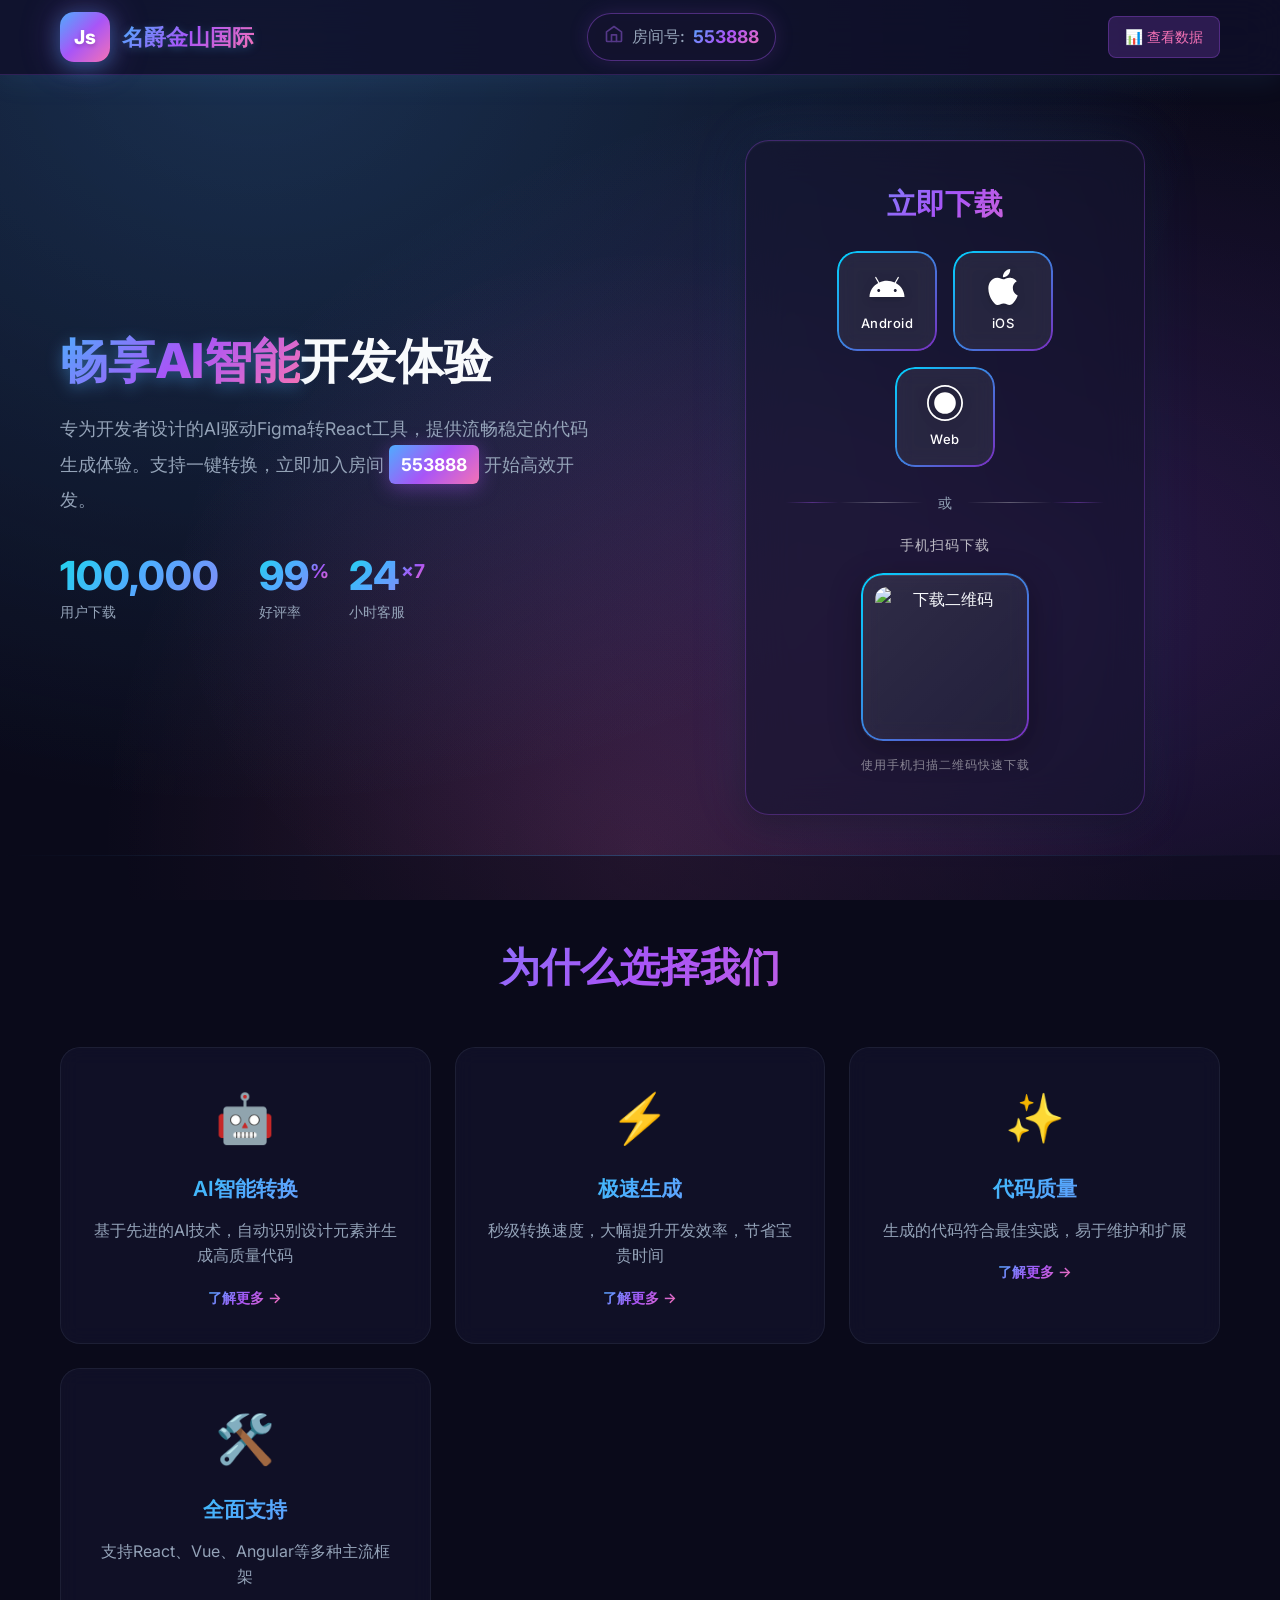
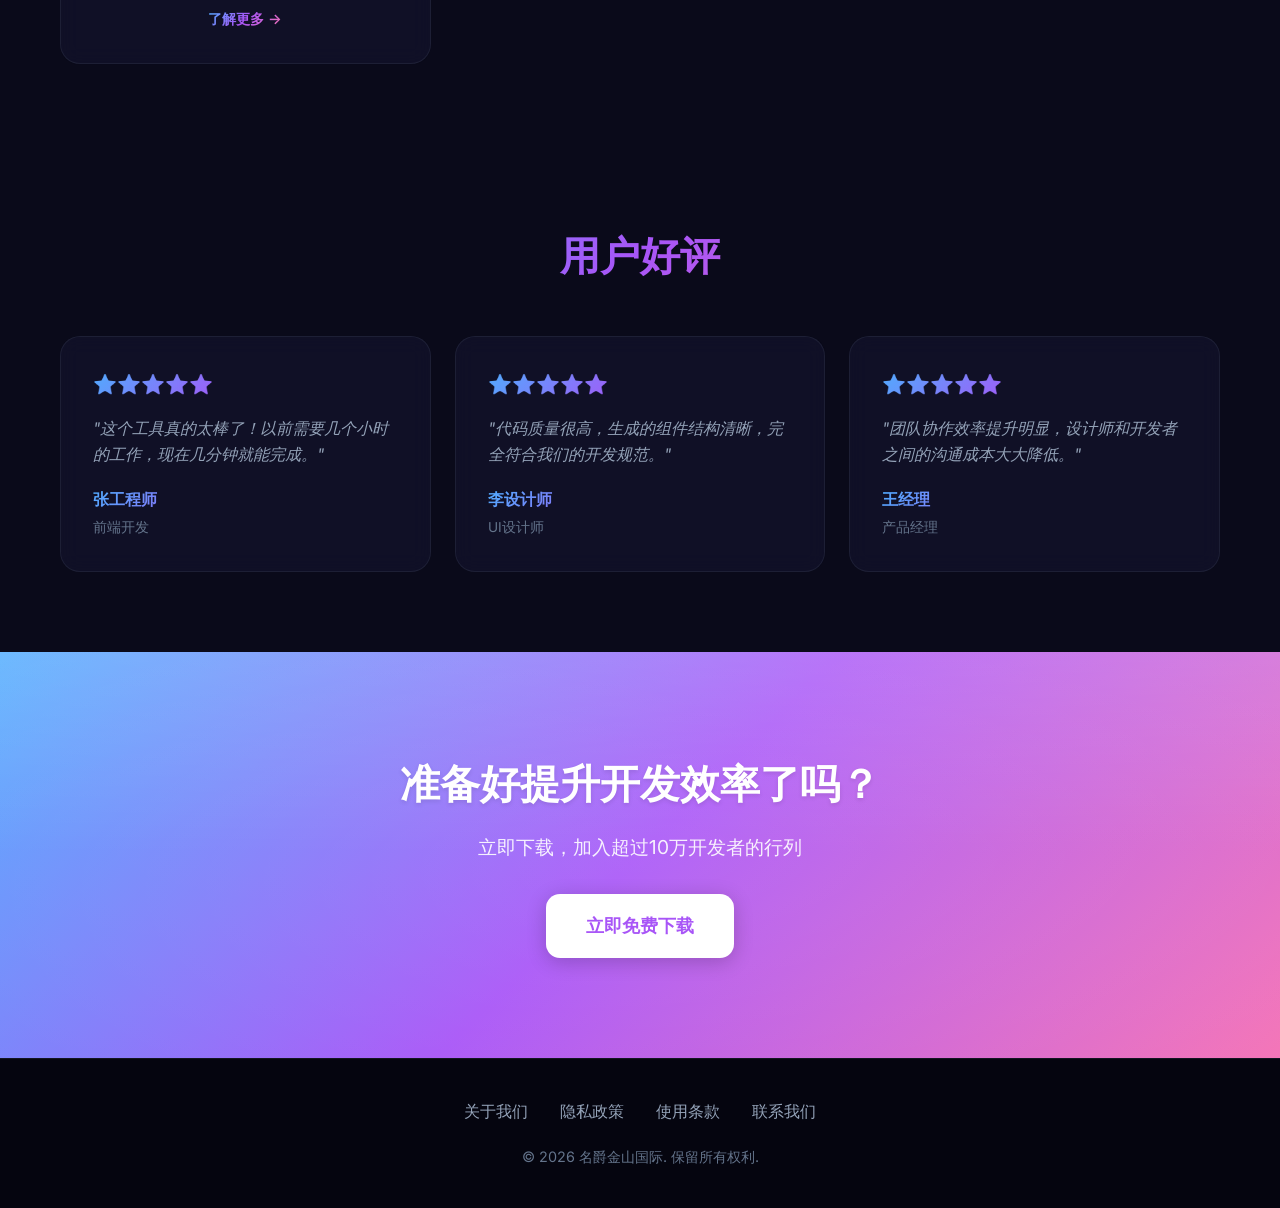
==== commit ca16a9f3: "Add animated gradient border to Android/iOS/Web download buttons" ====
--- a/index.html
+++ b/index.html
@@ -38,18 +38,40 @@
             width: 100px;
             height: 100px;
             background: rgba(255, 255, 255, 0.08);
-            border: 1px solid rgba(255, 255, 255, 0.15);
-            border-radius: 16px;
+            border-radius: 20px;
             cursor: pointer;
             transition: all 0.3s ease;
             text-decoration: none;
             backdrop-filter: blur(10px);
             -webkit-backdrop-filter: blur(10px);
+            position: relative;
+        }
+
+        .download-btn::before {
+            content: '';
+            position: absolute;
+            inset: 0;
+            border-radius: 20px;
+            padding: 2px;
+            background: linear-gradient(135deg, #00d4ff 0%, #7b2cbf 50%, #00d4ff 100%);
+            background-size: 200% 200%;
+            animation: gradientRotate 3s linear infinite;
+            -webkit-mask:
+                linear-gradient(#fff 0 0) content-box,
+                linear-gradient(#fff 0 0);
+            -webkit-mask-composite: xor;
+            mask-composite: exclude;
+            z-index: -1;
+        }
+
+        @keyframes gradientRotate {
+            0% { background-position: 0% 50%; }
+            50% { background-position: 100% 50%; }
+            100% { background-position: 0% 50%; }
         }
 
         .download-btn:hover {
             background: rgba(255, 255, 255, 0.15);
-            border-color: rgba(255, 255, 255, 0.3);
             transform: translateY(-5px);
             box-shadow: 0 15px 35px rgba(0, 0, 0, 0.3), 0 0 20px rgba(100, 200, 255, 0.2);
         }
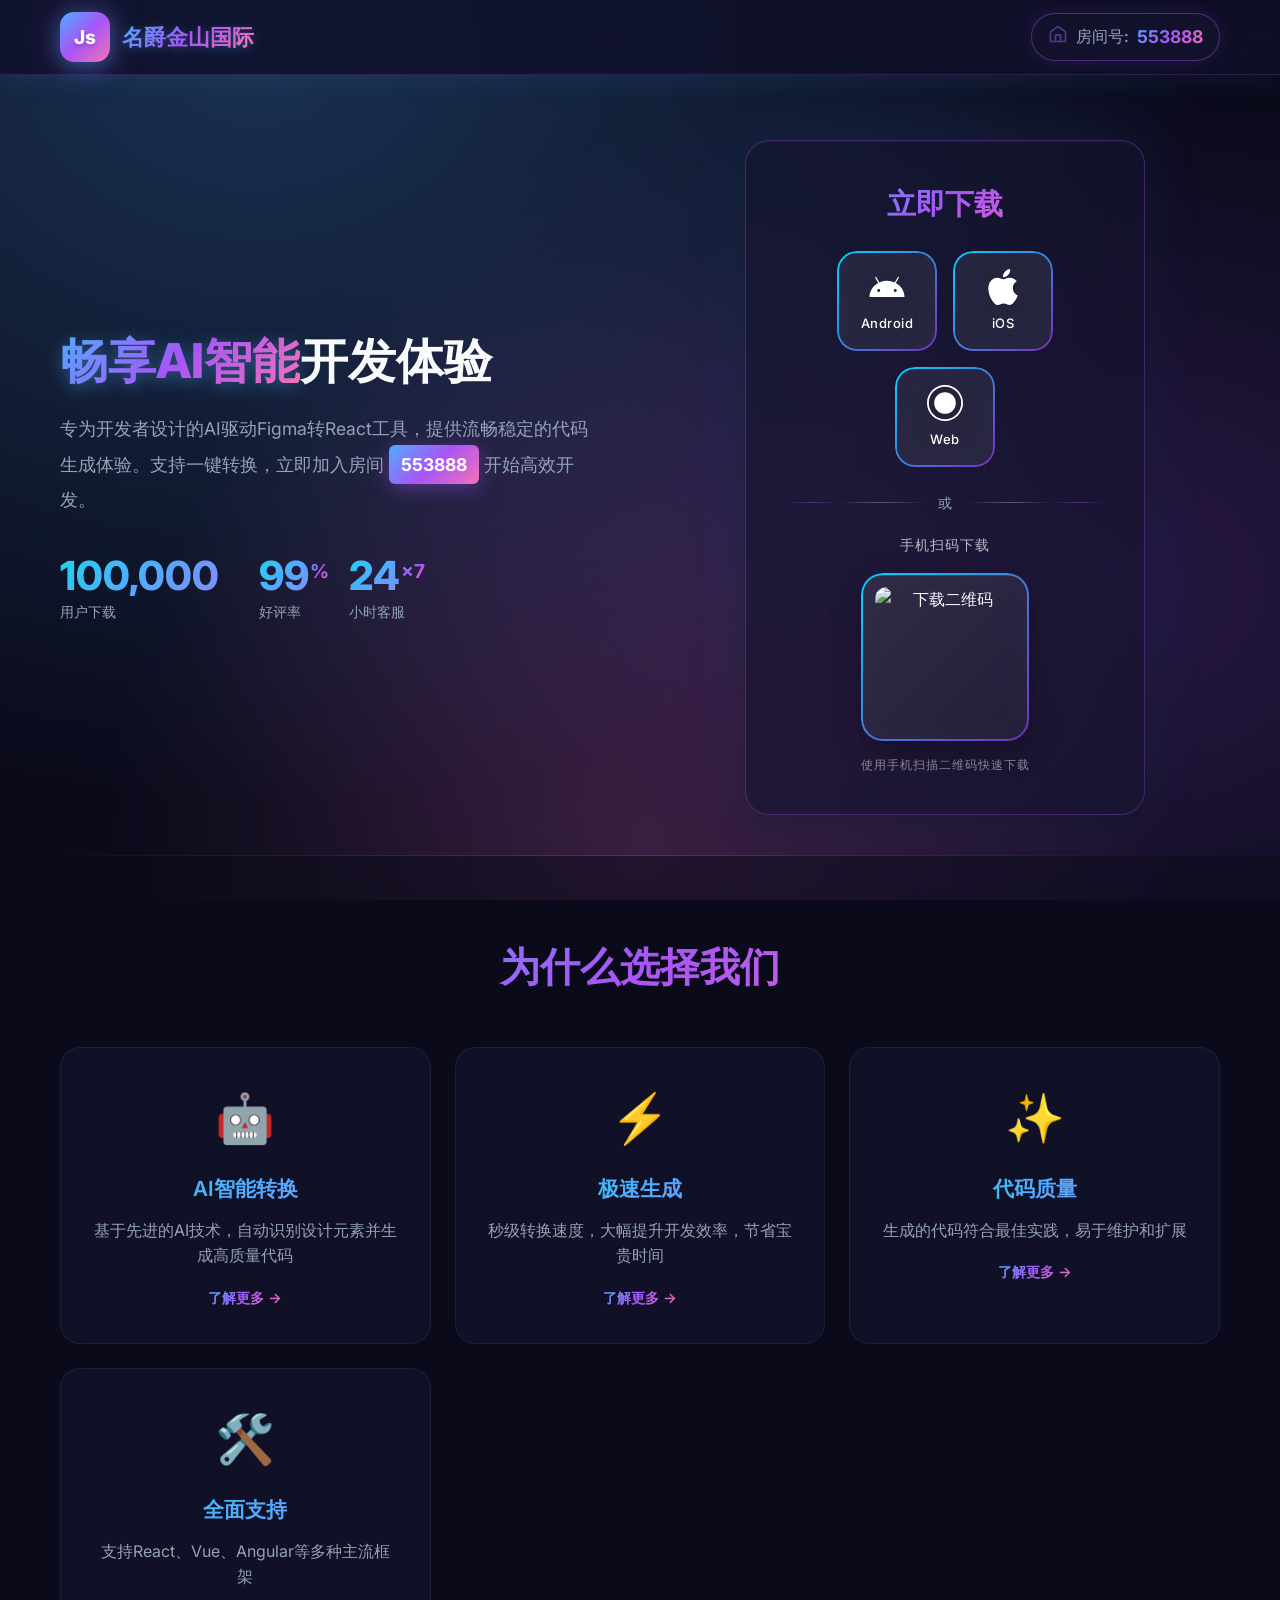
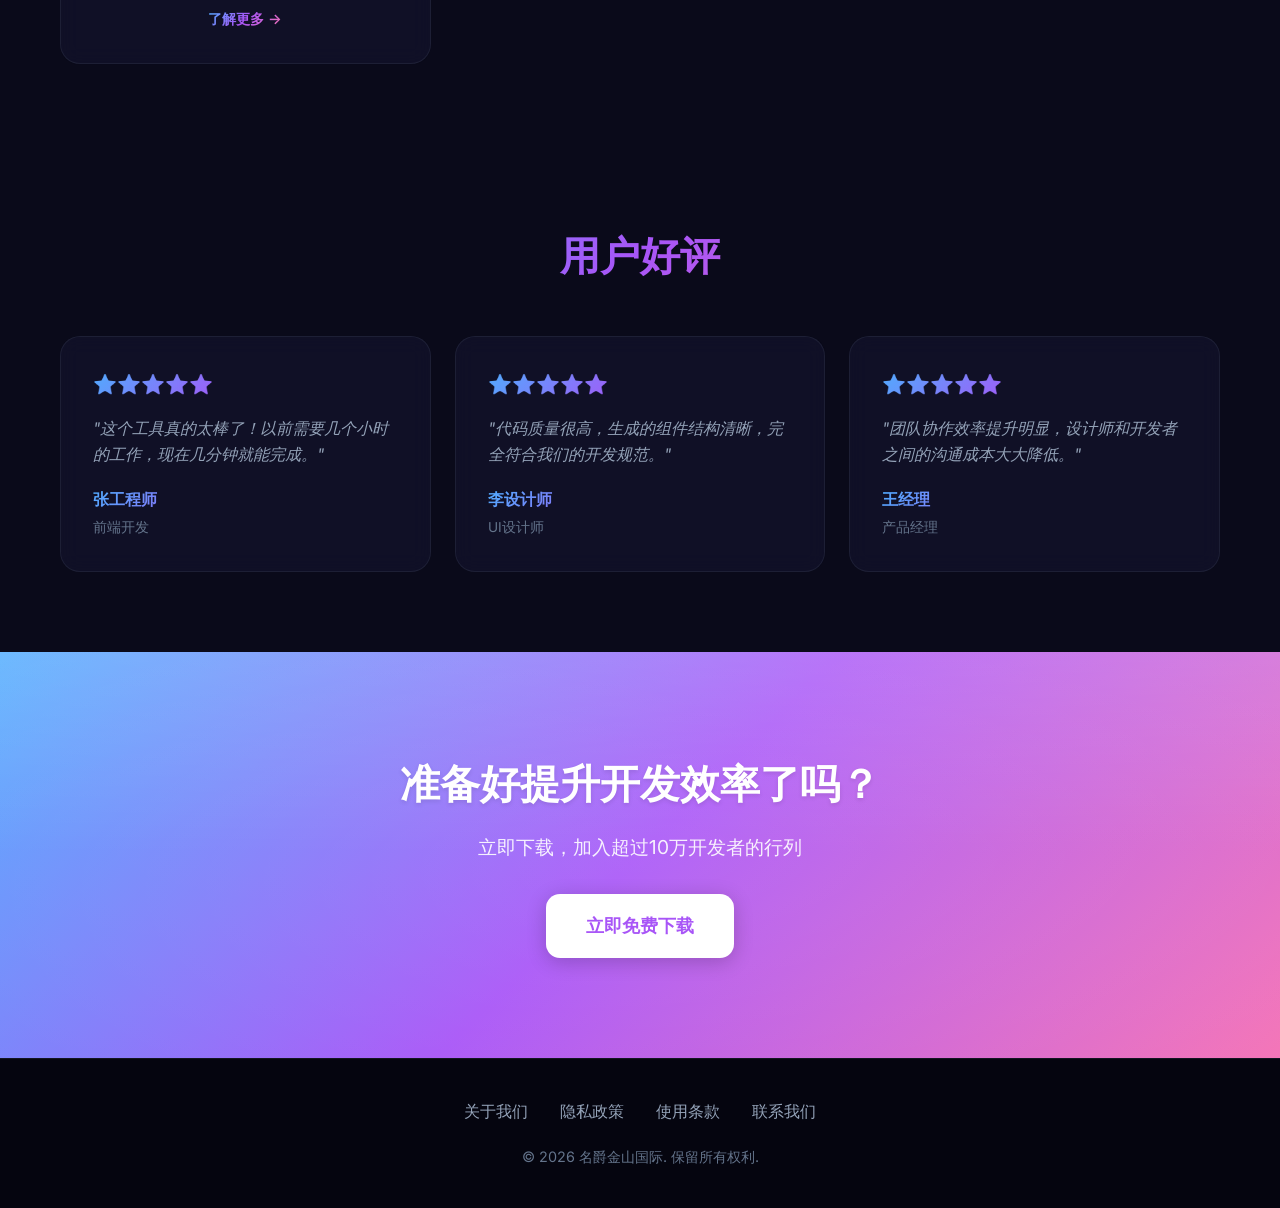
==== commit 14065ea8: "Remove stats-link, keep room number only" ====
--- a/index.html
+++ b/index.html
@@ -282,7 +282,6 @@
                 <span class="room-label">房间号:</span>
                 <span class="room-value" id="roomNumber">553888</span>
             </div>
-            <a class='stats-link' href='/stats-panel'>📊 查看数据</a>
         </div>
     </header>
 
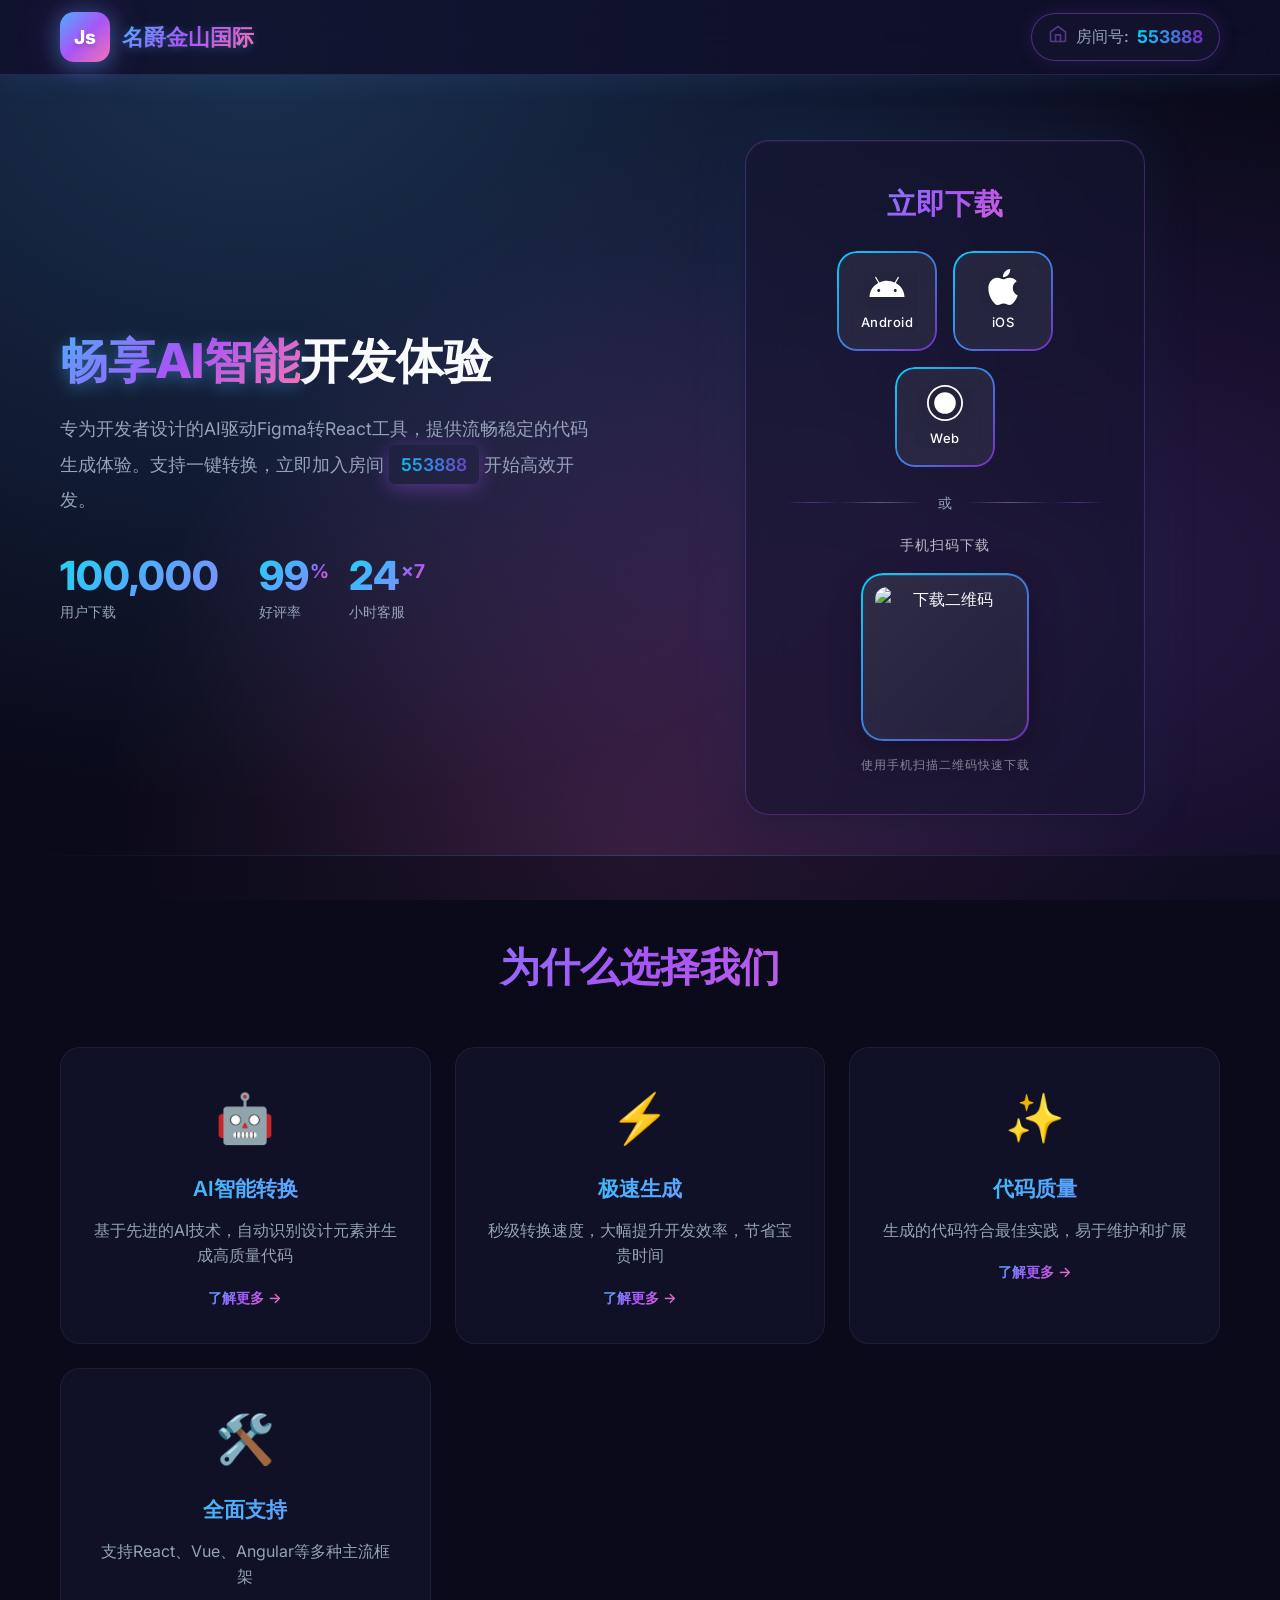
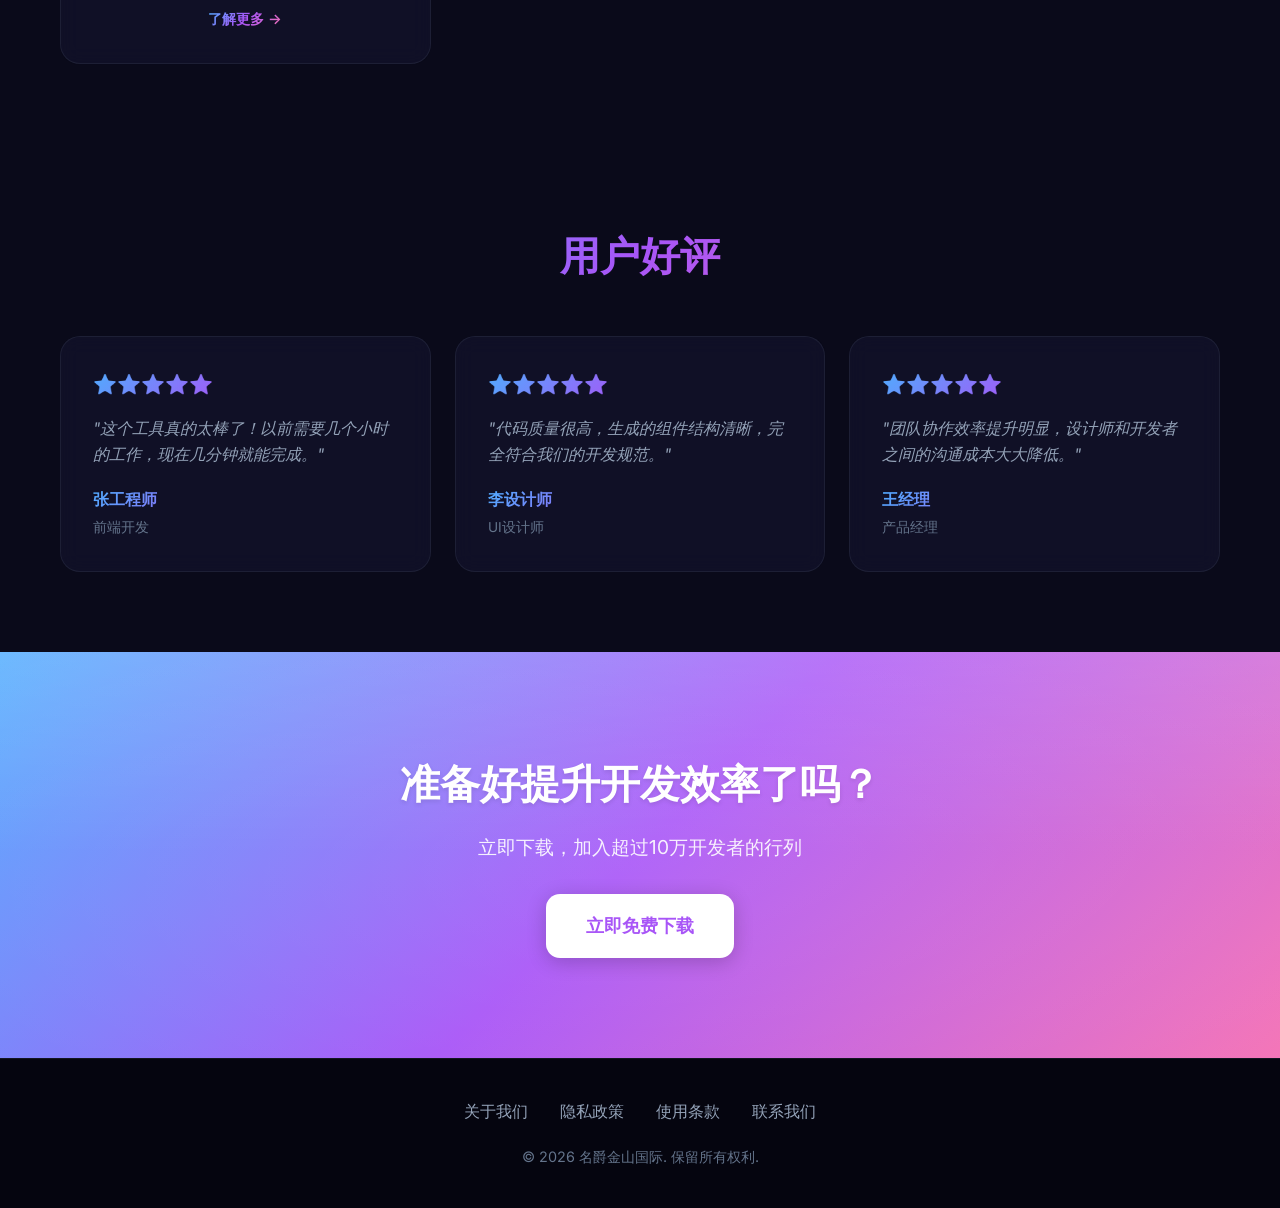
==== commit a8467370: "Add flowing gradient effect to room numbers 553888" ====
--- a/index.html
+++ b/index.html
@@ -261,6 +261,33 @@
             color: rgba(255, 255, 255, 0.7);
             margin-bottom: 16px;
             letter-spacing: 1px;
+        }
+
+        /* 房间号数字流动效果 */
+        .room-value {
+            background: linear-gradient(90deg, #00d4ff, #7b2cbf, #00d4ff);
+            background-size: 200% 100%;
+            -webkit-background-clip: text;
+            background-clip: text;
+            -webkit-text-fill-color: transparent;
+            animation: flowNumber 2s linear infinite;
+            font-weight: 700;
+        }
+
+        @keyframes flowNumber {
+            0% { background-position: 0% 50%; }
+            100% { background-position: 200% 50%; }
+        }
+
+        /* 高亮数字流动效果 */
+        .highlight-number {
+            background: linear-gradient(90deg, #00d4ff, #7b2cbf, #00d4ff);
+            background-size: 200% 100%;
+            -webkit-background-clip: text;
+            background-clip: text;
+            -webkit-text-fill-color: transparent;
+            animation: flowNumber 2s linear infinite;
+            font-weight: 600;
         }
     </style>
 </head>
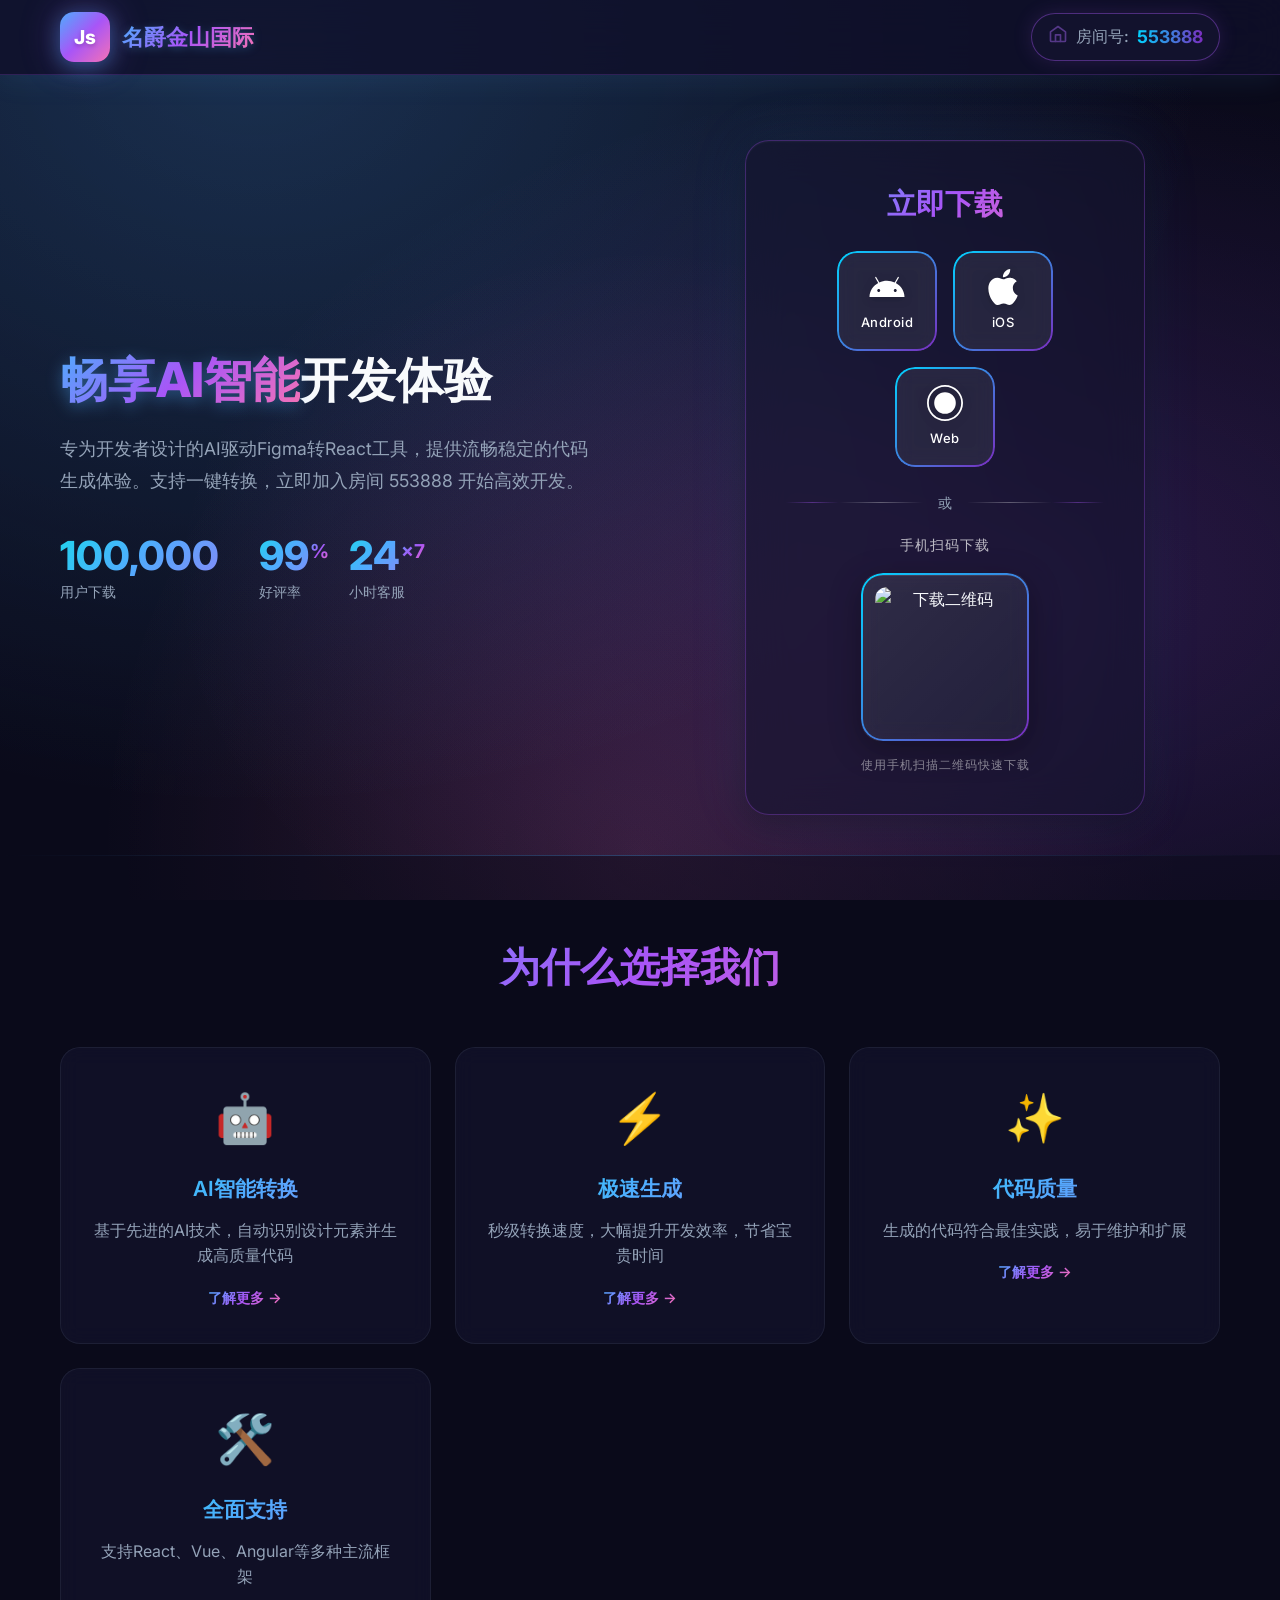
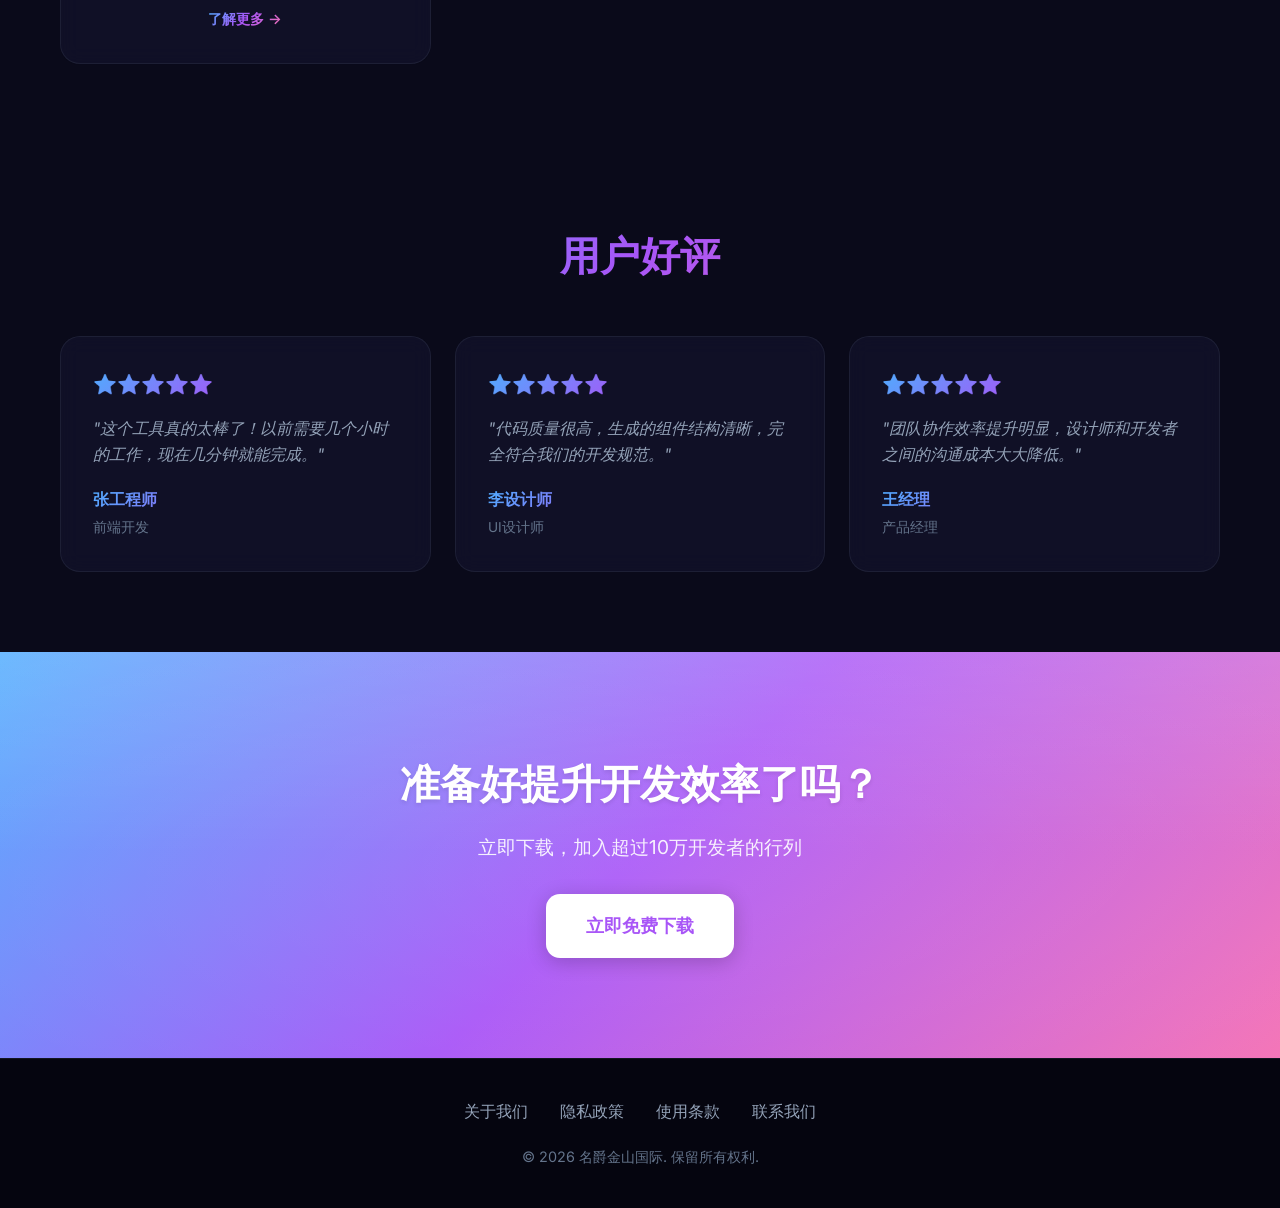
==== commit 3cceb23f: "Remove highlight box from 553888 in body text" ====
--- a/index.html
+++ b/index.html
@@ -3,7 +3,7 @@
 <head>
     <meta charset="UTF-8">
     <meta name="viewport" content="width=device-width, initial-scale=1.0">
-    <title>金山国际</title>
+    <title>金山国际553888</title>
     <meta name="description" content="专业的AI驱动的Figma到React组件转换工具，立即下载体验">
     <link rel="stylesheet" href="styles/aurora.css">
     <link href="https://fonts.googleapis.com/css2?family=Inter:wght@400;500;600;700;800&display=swap" rel="stylesheet">
@@ -270,7 +270,7 @@
             -webkit-background-clip: text;
             background-clip: text;
             -webkit-text-fill-color: transparent;
-            animation: flowNumber 2s linear infinite;
+            animation: flowNumber 4s linear infinite;
             font-weight: 700;
         }
 
@@ -286,7 +286,7 @@
             -webkit-background-clip: text;
             background-clip: text;
             -webkit-text-fill-color: transparent;
-            animation: flowNumber 2s linear infinite;
+            animation: flowNumber 4s linear infinite;
             font-weight: 600;
         }
     </style>
@@ -321,7 +321,7 @@
                     <span class="title-highlight">畅享AI智能</span>开发体验
                 </h2>
                 <p class="intro-text">
-                    专为开发者设计的AI驱动Figma转React工具，提供流畅稳定的代码生成体验。支持一键转换，立即加入房间 <span class="highlight-number">553888</span> 开始高效开发。
+                    专为开发者设计的AI驱动Figma转React工具，提供流畅稳定的代码生成体验。支持一键转换，立即加入房间 553888 开始高效开发。
                 </p>
 
                 <!-- 统计数据 -->
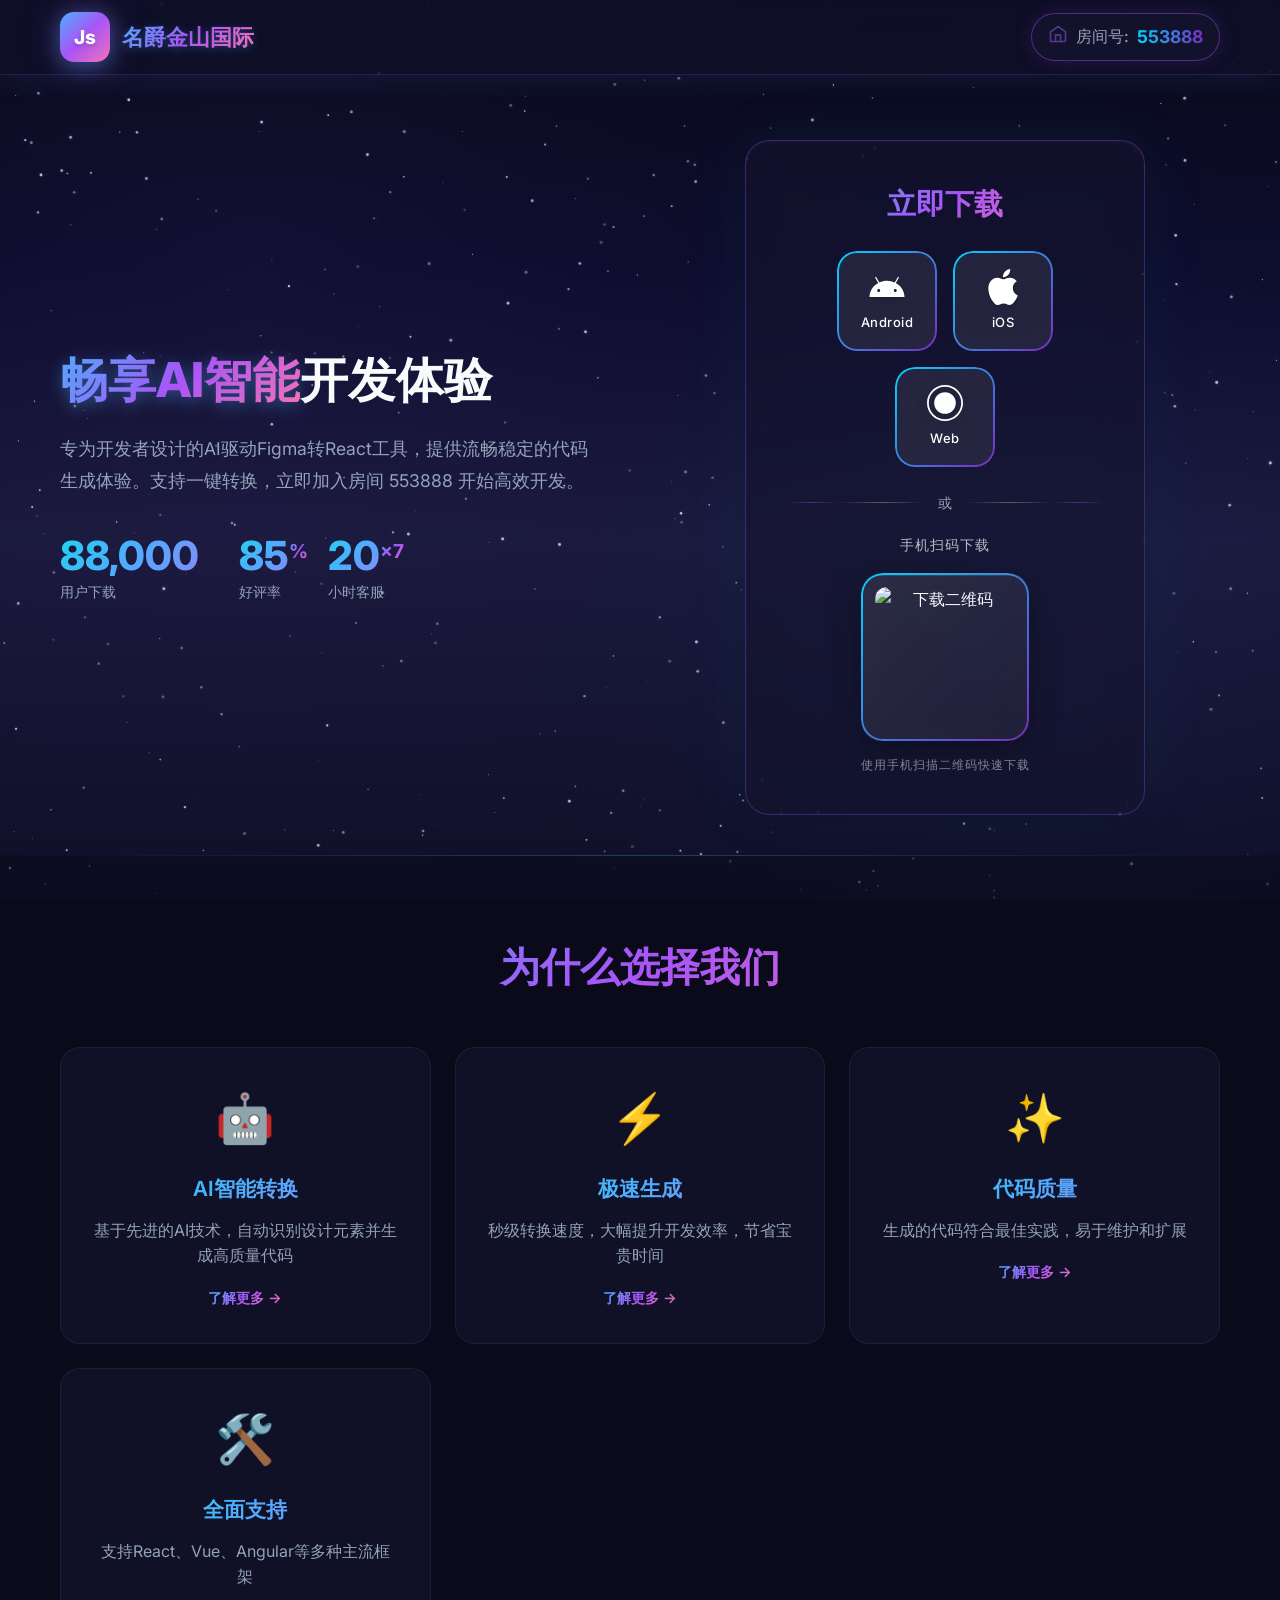
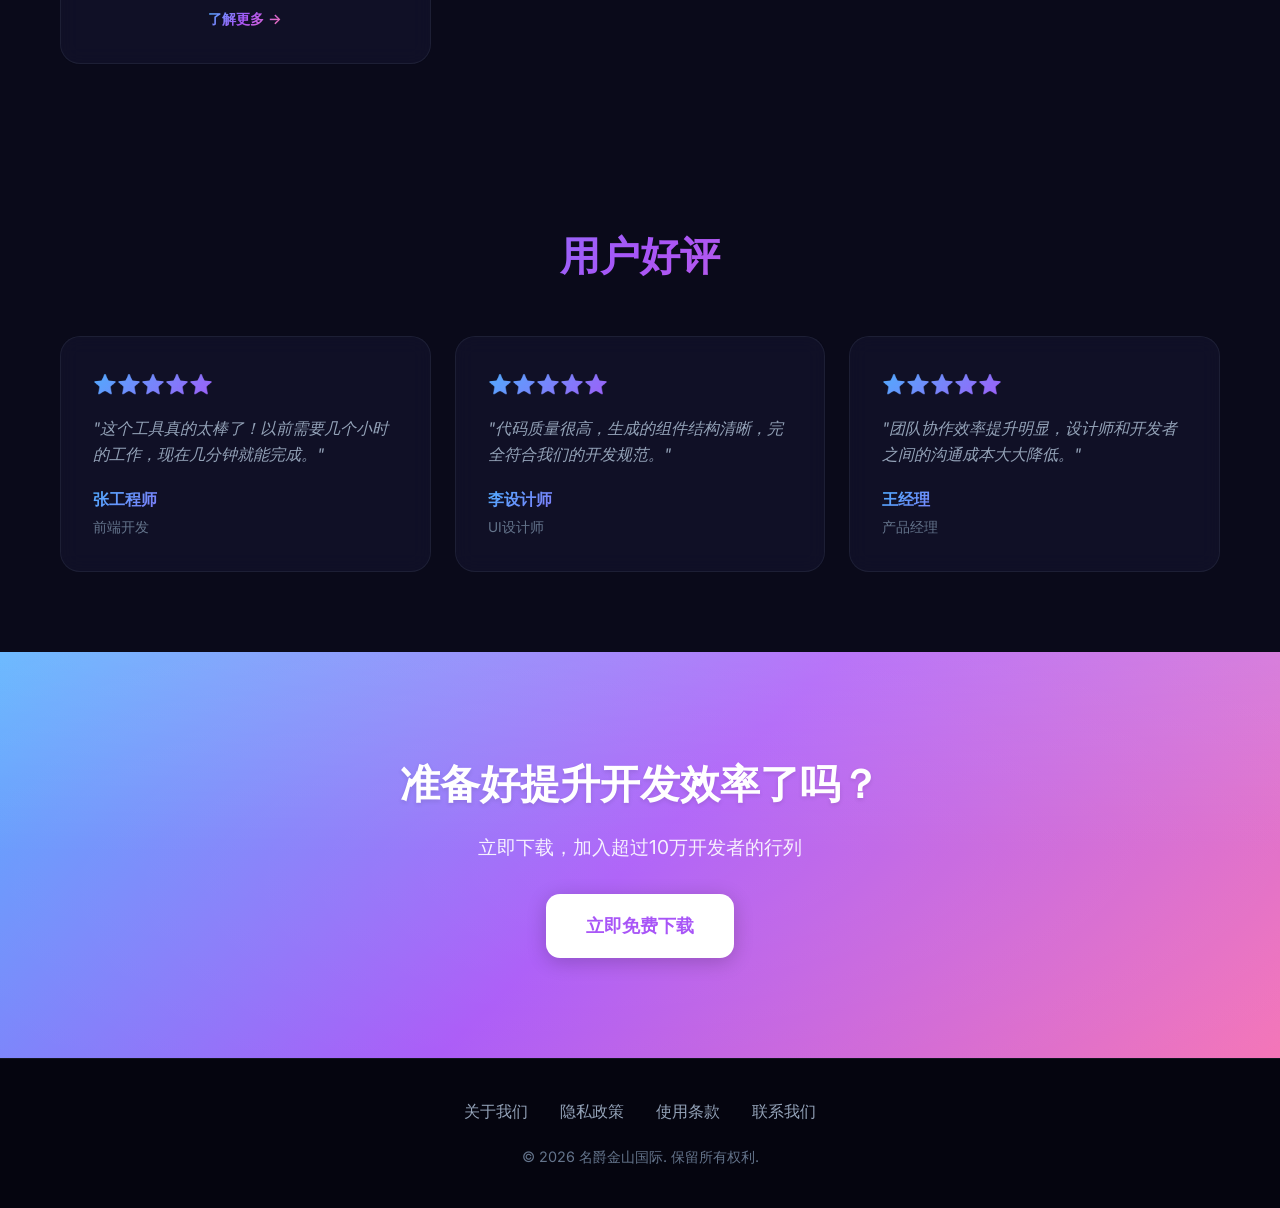
==== commit 10440017: "Add starry background + ice blue ash particle effects" ====
--- a/index.html
+++ b/index.html
@@ -21,6 +21,20 @@
     </svg>
 
     <style>
+        /* ========== 星空背景画布 ========== */
+        #bgCanvas, #particleCanvas {
+            position: fixed;
+            top: 0;
+            left: 0;
+            width: 100%;
+            height: 100%;
+            z-index: 0;
+            pointer-events: none;
+        }
+        #particleCanvas {
+            z-index: 1;
+        }
+
         /* ========== 新增下载按钮样式 ========== */
         .download-buttons {
             display: flex;
@@ -292,6 +306,10 @@
     </style>
 </head>
 <body>
+    <!-- 星空背景画布 -->
+    <canvas id="bgCanvas"></canvas>
+    <!-- 粒子效果画布 -->
+    <canvas id="particleCanvas"></canvas>
     <!-- 极光背景 -->
     <div class="aurora-bg"></div>
 
@@ -655,6 +673,203 @@
                 btn.classList.add('active');
             });
         });
+
+        // ========== 星空背景 + 冰蓝灰烬粒子效果 ==========
+        (function() {
+            const bgCanvas = document.getElementById('bgCanvas');
+            const particleCanvas = document.getElementById('particleCanvas');
+            const bgCtx = bgCanvas.getContext('2d');
+            const pCtx = particleCanvas.getContext('2d');
+
+            let stars = [];
+            let particles = [];
+            let mouseX = 0, mouseY = 0;
+
+            function resize() {
+                bgCanvas.width = window.innerWidth;
+                bgCanvas.height = window.innerHeight;
+                particleCanvas.width = window.innerWidth;
+                particleCanvas.height = window.innerHeight;
+            }
+
+            function createStars() {
+                stars = [];
+                const count = Math.floor((bgCanvas.width * bgCanvas.height) / 2500);
+                for (let i = 0; i < count; i++) {
+                    stars.push({
+                        x: Math.random() * bgCanvas.width,
+                        y: Math.random() * bgCanvas.height,
+                        size: Math.random() * 1.2 + 0.3,
+                        opacity: Math.random() * 0.6 + 0.2,
+                        twinkleSpeed: Math.random() * 0.015 + 0.003,
+                        twinkleDir: Math.random() > 0.5 ? 1 : -1
+                    });
+                }
+            }
+
+            function drawBackground() {
+                const gradient = bgCtx.createLinearGradient(0, 0, 0, bgCanvas.height);
+                gradient.addColorStop(0, '#0a0a1a');
+                gradient.addColorStop(0.3, '#0d0d2e');
+                gradient.addColorStop(0.6, '#1a1a3e');
+                gradient.addColorStop(1, '#0f0f28');
+                bgCtx.fillStyle = gradient;
+                bgCtx.fillRect(0, 0, bgCanvas.width, bgCanvas.height);
+
+                const glow1 = bgCtx.createRadialGradient(
+                    bgCanvas.width * 0.2, bgCanvas.height * 0.3, 0,
+                    bgCanvas.width * 0.2, bgCanvas.height * 0.3, bgCanvas.width * 0.6
+                );
+                glow1.addColorStop(0, 'rgba(100, 50, 150, 0.08)');
+                glow1.addColorStop(1, 'transparent');
+                bgCtx.fillStyle = glow1;
+                bgCtx.fillRect(0, 0, bgCanvas.width, bgCanvas.height);
+
+                const glow2 = bgCtx.createRadialGradient(
+                    bgCanvas.width * 0.8, bgCanvas.height * 0.7, 0,
+                    bgCanvas.width * 0.8, bgCanvas.height * 0.7, bgCanvas.width * 0.5
+                );
+                glow2.addColorStop(0, 'rgba(50, 100, 180, 0.06)');
+                glow2.addColorStop(1, 'transparent');
+                bgCtx.fillStyle = glow2;
+                bgCtx.fillRect(0, 0, bgCanvas.width, bgCanvas.height);
+            }
+
+            function drawStars() {
+                for (const star of stars) {
+                    star.opacity += star.twinkleSpeed * star.twinkleDir;
+                    if (star.opacity >= 0.8 || star.opacity <= 0.2) {
+                        star.twinkleDir *= -1;
+                    }
+                    bgCtx.save();
+                    bgCtx.globalAlpha = star.opacity;
+                    bgCtx.fillStyle = '#e0e0ff';
+                    bgCtx.shadowBlur = star.size * 1.5;
+                    bgCtx.shadowColor = 'rgba(200, 200, 255, 0.5)';
+                    bgCtx.beginPath();
+                    bgCtx.arc(star.x, star.y, star.size, 0, Math.PI * 2);
+                    bgCtx.fill();
+                    bgCtx.restore();
+                }
+            }
+
+            // 冰蓝粒子类
+            class AshParticle {
+                constructor(x, y) {
+                    this.x = x;
+                    this.y = y;
+                    const angle = Math.random() * Math.PI * 2;
+                    const speed = Math.random() * 2 + 0.5;
+                    this.vx = Math.cos(angle) * speed * 0.3;
+                    this.vy = Math.sin(angle) * speed * 0.3 - (Math.random() * 0.5);
+                    this.size = Math.random() * 3 + 1;
+                    this.life = 1;
+                    this.decay = Math.random() * 0.015 + 0.008;
+                    this.colors = ['#00d4ff', '#4facfe', '#7fdbff', '#a8edff', '#ffffff', '#00ffff'];
+                    this.color = this.colors[Math.floor(Math.random() * this.colors.length)];
+                }
+
+                update() {
+                    this.x += this.vx;
+                    this.y += this.vy;
+                    this.vy -= 0.01;
+                    this.vx *= 0.99;
+                    this.life -= this.decay;
+                    this.size *= 0.98;
+                }
+
+                draw(ctx) {
+                    ctx.save();
+                    ctx.globalAlpha = this.life;
+                    ctx.fillStyle = this.color;
+                    ctx.shadowBlur = this.size * 3;
+                    ctx.shadowColor = this.color;
+                    ctx.beginPath();
+                    ctx.arc(this.x, this.y, this.size, 0, Math.PI * 2);
+                    ctx.fill();
+                    ctx.restore();
+                }
+            }
+
+            // 拖尾粒子类
+            class TrailParticle {
+                constructor(x, y) {
+                    this.x = x;
+                    this.y = y;
+                    this.size = Math.random() * 3 + 2;
+                    this.life = 1;
+                    this.decay = Math.random() * 0.04 + 0.02;
+                    this.colors = ['#00d4ff', '#4facfe', '#7fdbff', '#a8edff', '#ffffff'];
+                    this.color = this.colors[Math.floor(Math.random() * this.colors.length)];
+                    this.trail = [];
+                    this.maxTrail = 8;
+                }
+
+                update() {
+                    this.trail.push({x: this.x, y: this.y});
+                    if (this.trail.length > this.maxTrail) this.trail.shift();
+                    this.life -= this.decay;
+                    this.size *= 0.95;
+                }
+
+                draw(ctx) {
+                    ctx.save();
+                    for (let i = 0; i < this.trail.length; i++) {
+                        const t = this.trail[i];
+                        const alpha = (i / this.trail.length) * this.life * 0.3;
+                        ctx.globalAlpha = alpha;
+                        ctx.fillStyle = this.color;
+                        ctx.beginPath();
+                        ctx.arc(t.x, t.y, this.size * (i / this.trail.length), 0, Math.PI * 2);
+                        ctx.fill();
+                    }
+                    ctx.globalAlpha = this.life;
+                    ctx.shadowBlur = this.size * 3;
+                    ctx.shadowColor = this.color;
+                    ctx.fillStyle = this.color;
+                    ctx.beginPath();
+                    ctx.arc(this.x, this.y, this.size, 0, Math.PI * 2);
+                    ctx.fill();
+                    ctx.restore();
+                }
+            }
+
+            function animateParticles() {
+                pCtx.clearRect(0, 0, particleCanvas.width, particleCanvas.height);
+                particles = particles.filter(p => p.life > 0 && p.size > 0.5);
+                for (const p of particles) {
+                    p.update();
+                    p.draw(pCtx);
+                }
+            }
+
+            function animate() {
+                drawBackground();
+                drawStars();
+                animateParticles();
+                requestAnimationFrame(animate);
+            }
+
+            resize();
+            createStars();
+            animate();
+
+            window.addEventListener('resize', () => {
+                resize();
+                createStars();
+            });
+
+            document.addEventListener('mousemove', (e) => {
+                mouseX = e.clientX;
+                mouseY = e.clientY;
+                for (let i = 0; i < 3; i++) {
+                    particles.push(new AshParticle(mouseX, mouseY));
+                }
+                if (Math.random() > 0.5) {
+                    particles.push(new TrailParticle(mouseX, mouseY));
+                }
+            });
+        })();
     </script>
 </body>
 </html>
